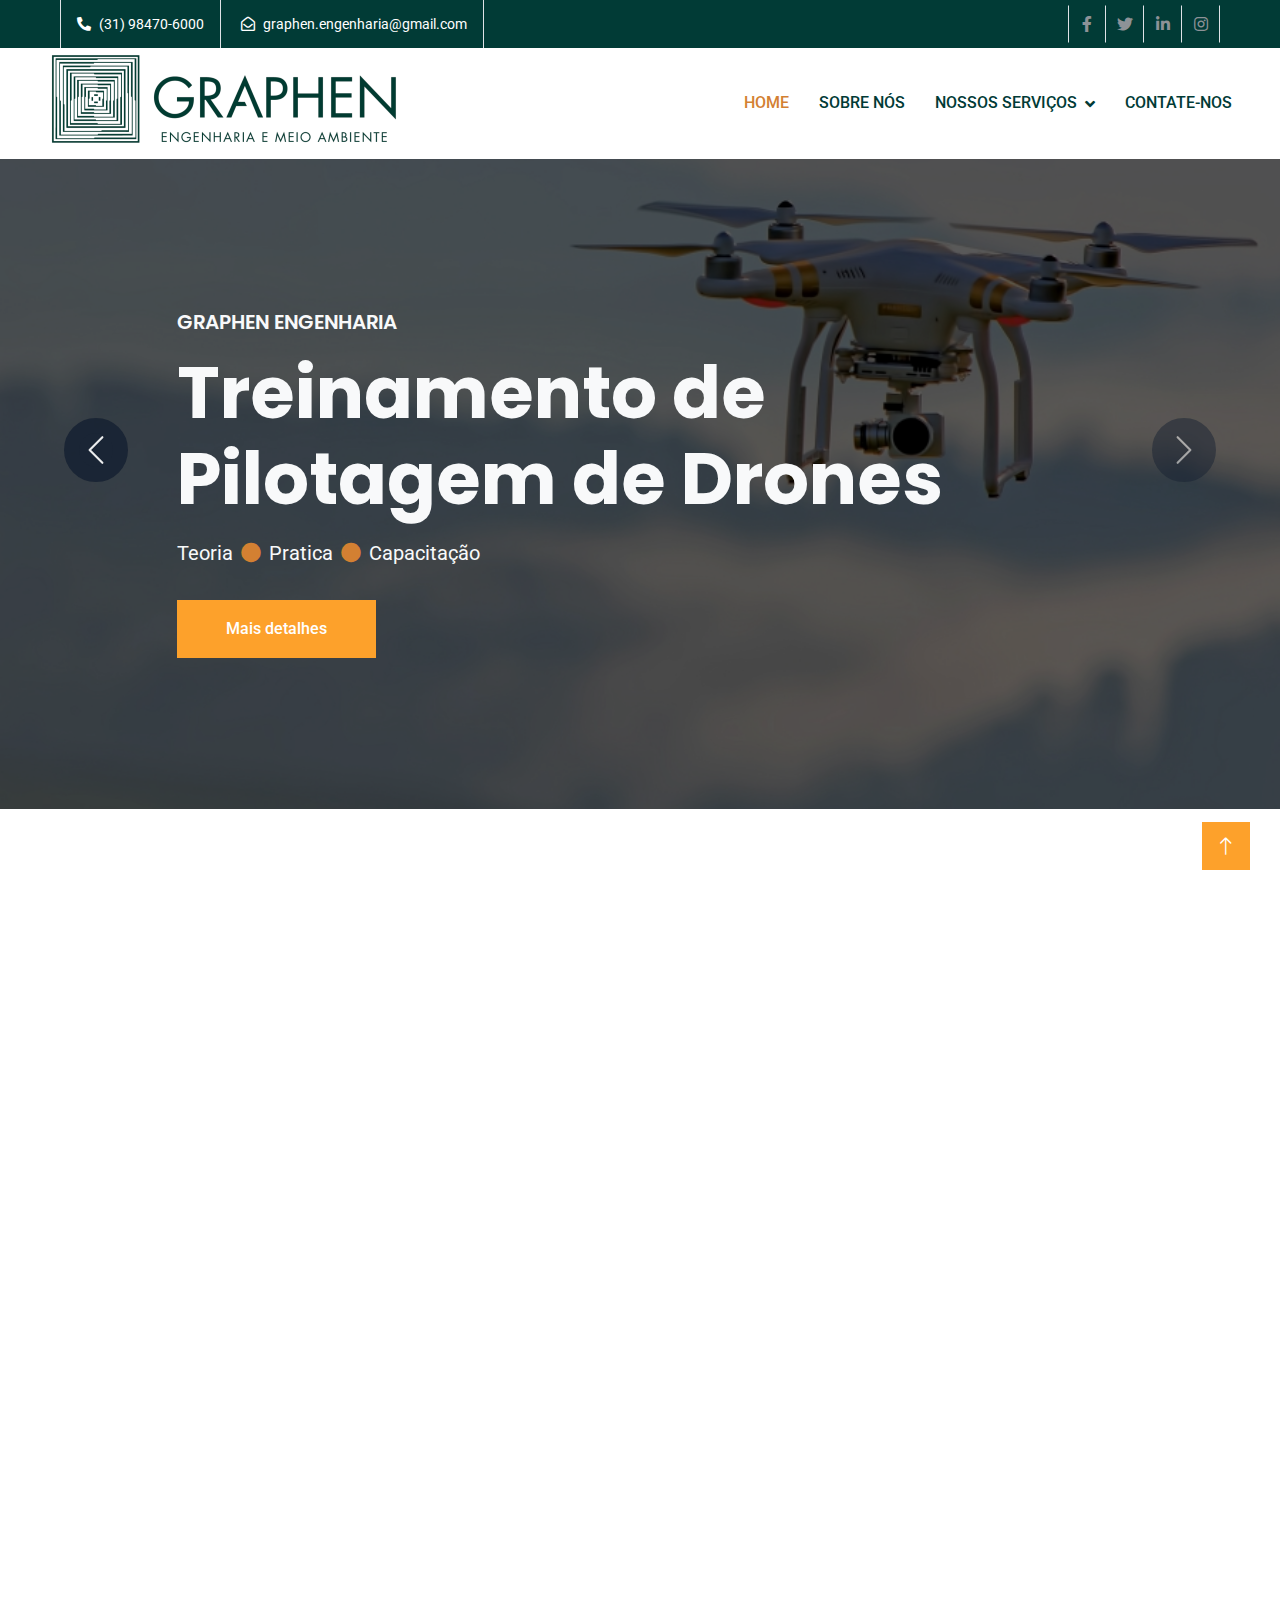
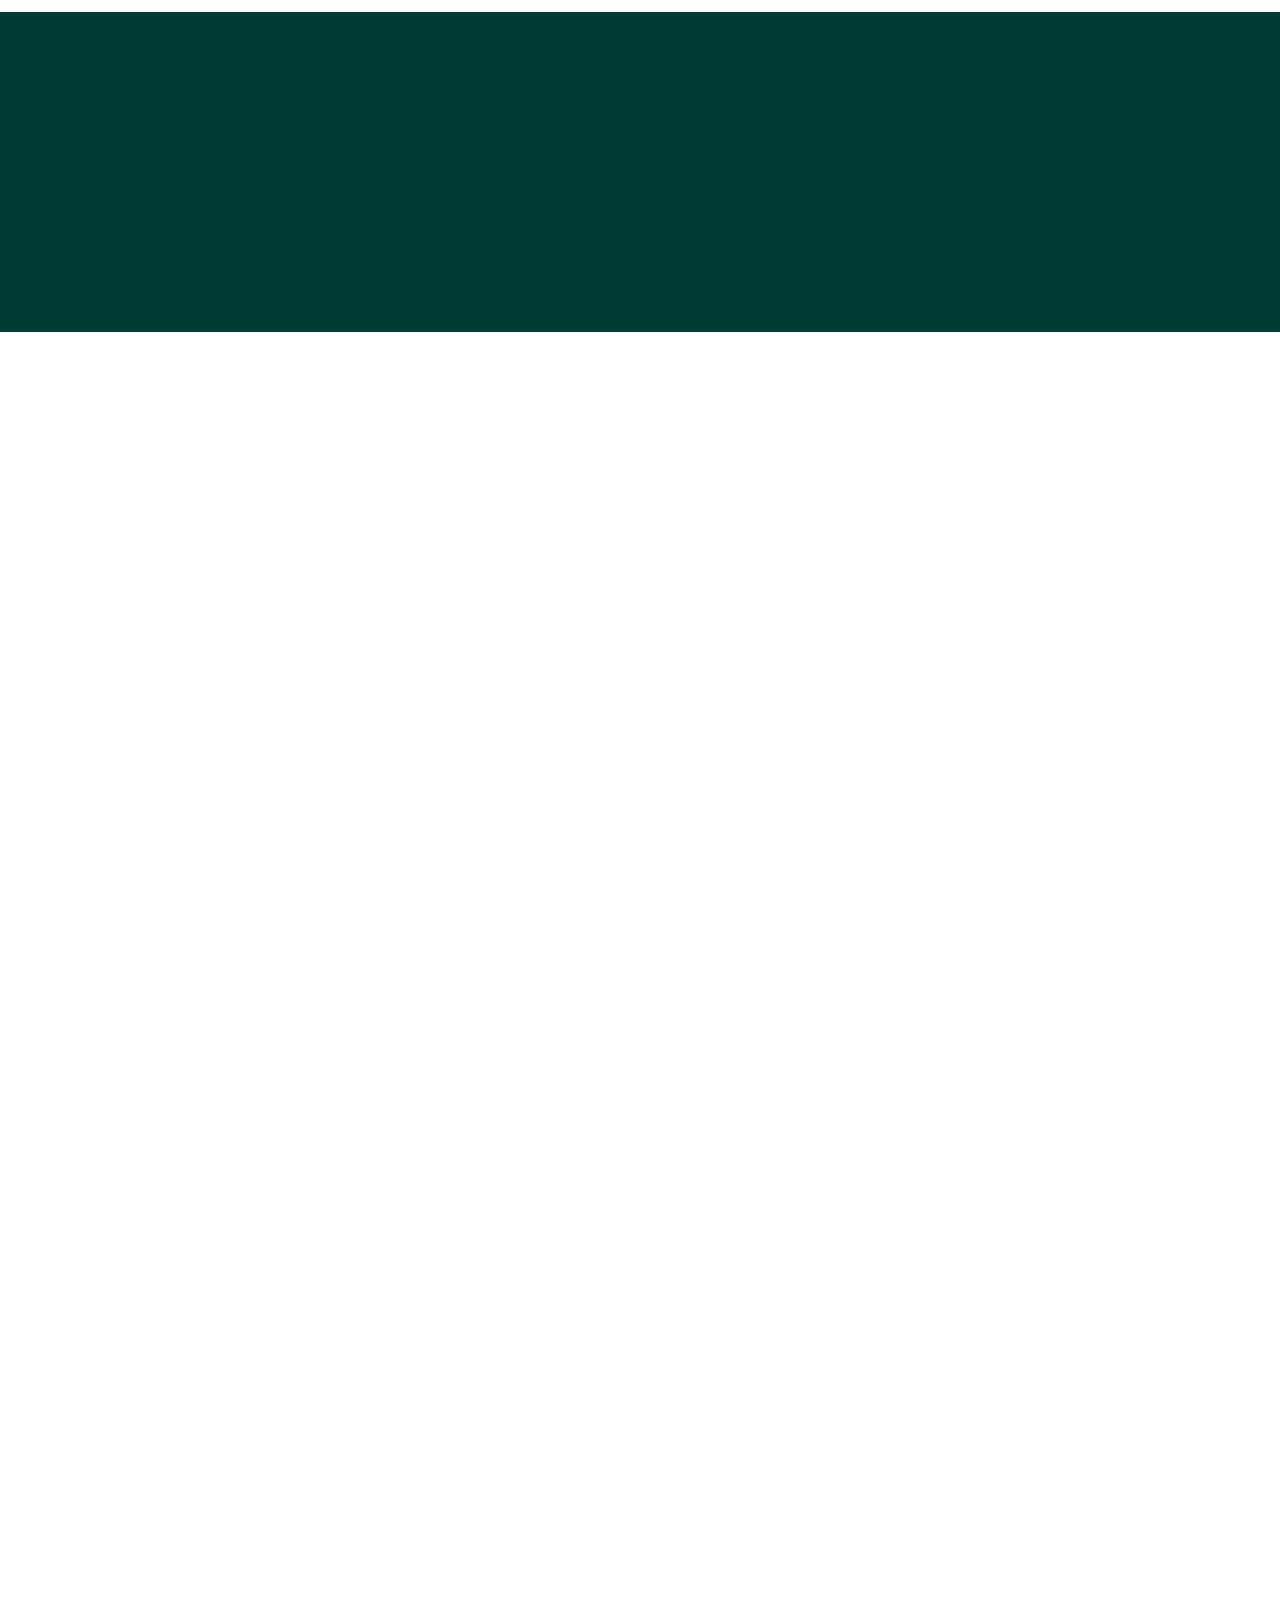
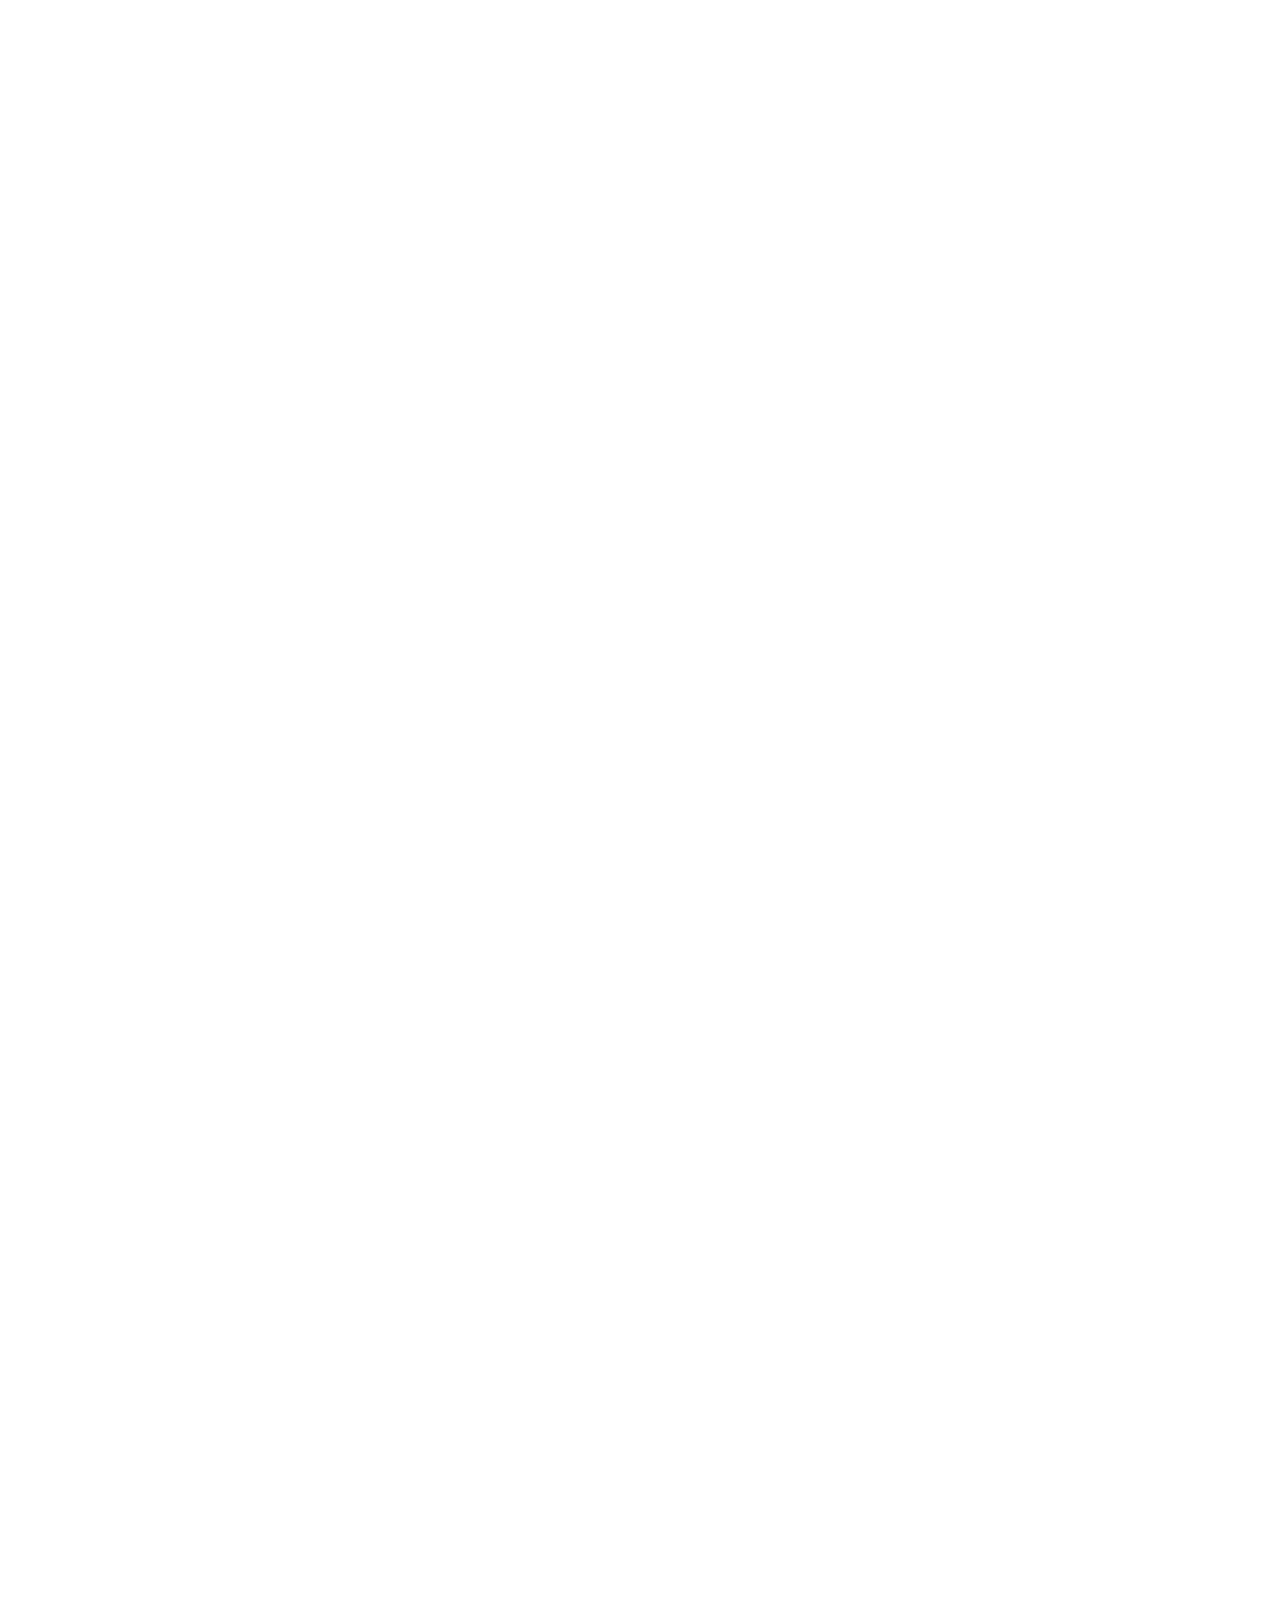
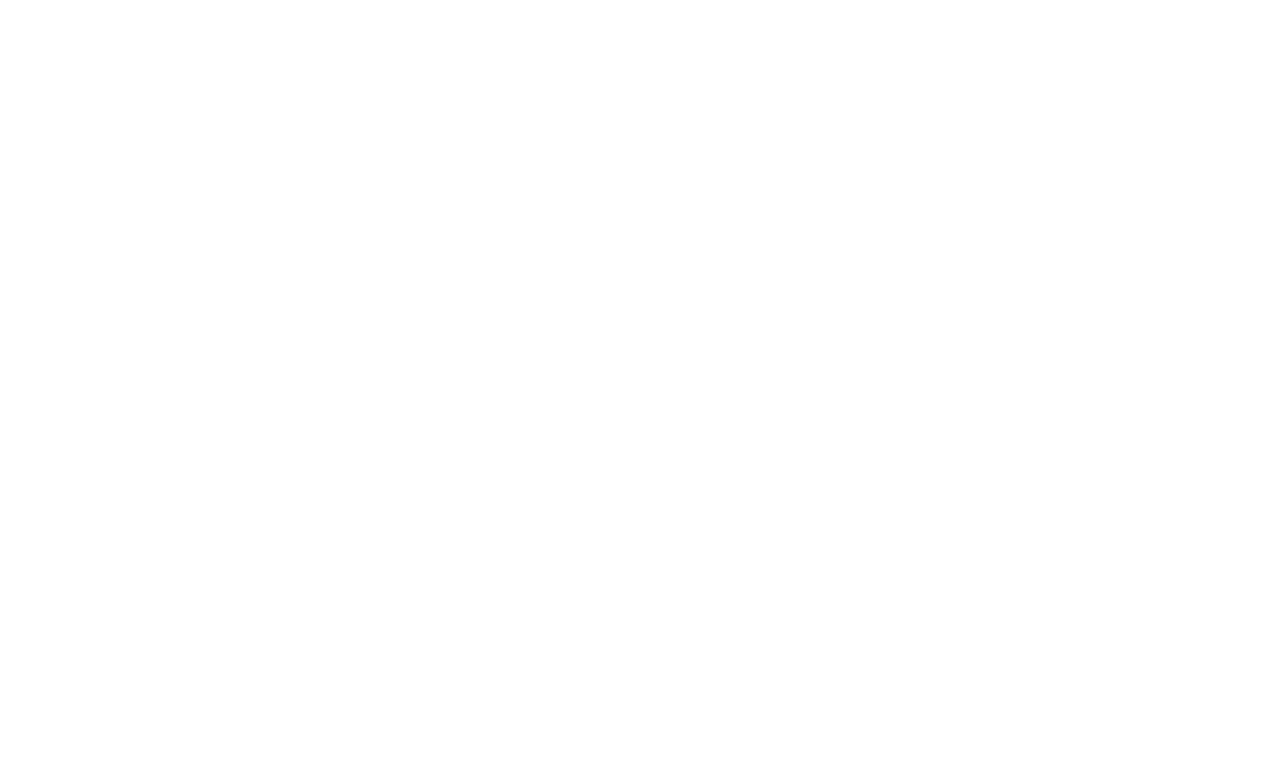
==== index.html @ f0e50ab7 "first commit" ====
<!DOCTYPE html>
<html lang="pt-br">

<head>
    <meta charset="utf-8">
    <title>Graphen - Engenharia e Meio Ambiente</title>
    <meta content="width=device-width, initial-scale=1.0" name="viewport">
    <meta content="topografia de precisão, georreferenciamento de terrenos, licenciamento ambiental eficiente, levantamento topográfico detalhado, mapeamento aéreo com drones, análise de solos e vegetação, consultoria em geotecnologia, monitoramento ambiental com drones, planejamento urbano sustentável, regularização fundiária e ambiental" name="keywords">
    <meta content="A Graphen oferece soluções avançadas em topografia, georreferenciamento e licenciamento ambiental, utilizando tecnologia de ponta para atender às suas necessidades." name="description">

    <!-- Favicon -->
    <link href="img/favicon.png" rel="icon">

    <!-- Google Web Fonts -->
    <link rel="preconnect" href="https://fonts.googleapis.com">
    <link rel="preconnect" href="https://fonts.gstatic.com" crossorigin>
    <link href="https://fonts.googleapis.com/css2?family=Roboto:wght@400;500&family=Poppins:wght@600;700&display=swap" rel="stylesheet"> 

    <!-- Icon Font Stylesheet -->
    <link href="https://cdnjs.cloudflare.com/ajax/libs/font-awesome/5.10.0/css/all.min.css" rel="stylesheet">
    <link href="https://cdn.jsdelivr.net/npm/bootstrap-icons@1.4.1/font/bootstrap-icons.css" rel="stylesheet">

    <!-- Libraries Stylesheet -->
    <link href="lib/animate/animate.min.css" rel="stylesheet">
    <link href="lib/owlcarousel/assets/owl.carousel.min.css" rel="stylesheet">

    <!-- Customized Bootstrap Stylesheet -->
    <link href="css/bootstrap.min.css" rel="stylesheet">

    <!-- Template Stylesheet -->
    <link href="css/style.css" rel="stylesheet">
</head>

<body>
    <!-- Spinner Start -->
    <div id="spinner" class="show bg-white position-fixed translate-middle w-100 vh-100 top-50 start-50 d-flex align-items-center justify-content-center">
        <div class="spinner-grow text-primary" role="status"></div>
    </div>
    <!-- Spinner End -->


    <!-- Topbar Start -->
    <div class="container-fluid">
        <div class="row gx-0 d-none d-lg-flex">
            <div class="col-lg-7 px-5 text-start">
                <div class="h-100 d-inline-flex align-items-center border-start border-end px-3">
                    <small class="fa fa-phone-alt me-2"></small>
                    <small>(31) 98470-6000</small>
                </div>
                <div class="h-100 d-inline-flex align-items-center border-end px-3">
                    <small class="far fa-envelope-open me-2"></small>
                    <small>graphen.engenharia@gmail.com</small>
                </div>
                <div class="h-100 d-inline-flex align-items-center border-end px-3">
                    <small class="far fa-clock me-2"></small>
                    <small>Seg - Sex : 09 AM - 18 PM</small>
                </div>
            </div>
            <div class="col-lg-5 px-5 text-end">
                <div class="h-100 d-inline-flex align-items-center">
                    <a class="btn btn-square border-end border-start" href=""><i class="fab fa-facebook-f"></i></a>
                    <a class="btn btn-square border-end" href=""><i class="fab fa-twitter"></i></a>
                    <a class="btn btn-square border-end" href=""><i class="fab fa-linkedin-in"></i></a>
                    <a class="btn btn-square border-end" href=""><i class="fab fa-instagram"></i></a>
                </div>
            </div>
        </div>
    </div>
    <!-- Topbar End -->


    <!-- Navbar Start -->
    <nav class="navbar navbar-expand-lg bg-white navbar-light sticky-top px-4 px-lg-5 py-lg-0">
        <a href="index.html" class="navbar-brand d-flex align-items-center">
            <h1 class="logo"><img src="img/logo.png" alt="Logo"></h1>
        </a>
        <button type="button" class="navbar-toggler" data-bs-toggle="collapse" data-bs-target="#navbarCollapse">
            <span class="navbar-toggler-icon"></span>
        </button>
        <div class="collapse navbar-collapse" id="navbarCollapse">
            <div class="navbar-nav ms-auto py-3 py-lg-0">
                <a href="index.html" class="nav-item nav-link active">Home</a>
                <a href="sobre.html" class="nav-item nav-link">Sobre Nós</a>
                <div class="nav-item dropdown">
                    <a href="serviços.html" class="nav-link dropdown-toggle" data-bs-toggle="dropdown">Nossos Serviços</a>
                    <div class="dropdown-menu bg-light m-0">
                        <a href="treinamento-de-pilotagem.html" class="dropdown-item">Treinamento de Pilotagem</a>
                        <a href="mapeamento-aereo-topografia.html" class="dropdown-item">Mapeamento Áereo e Topografia</a>
                        <a href="acompanhamento-de-obras.html" class="dropdown-item">Acompanhamento de Obra</a>
                        <a href="inspecoes-industriais-e-de-infraestrutura.html" class="dropdown-item">Inspeções Industriais e de Infraestrutura</a>
                        <a href="agricultura-de-precisao.html" class="dropdown-item">Agricultura de Precisão</a>
                        <a href="georreferenciamento.html" class="dropdown-item">Georrefenciamento</a>
                        <a href="404.html" class="dropdown-item">404 Page</a>
                    </div>
                </div>
                <a href="contact.html" class="nav-item nav-link">Contate-nos</a>
            </div>
        </div>
    </nav>
    <!-- Navbar End -->


    <!-- Carousel Start -->
    <div class="container-fluid p-0 mb-5 wow fadeIn" data-wow-delay="0.1s">
        <div id="header-carousel" class="carousel slide" data-bs-ride="carousel">
            <div class="carousel-inner">
                <div class="carousel-item active">
                    <img class="w-100" src="img/carrossel-1.jpg" alt="Image">
                    <div class="carousel-caption">
                        <div class="container">
                            <div class="row justify-content-center">
                                <div class="col-12 col-lg-10">
                                    <h5 class="text-light text-uppercase mb-3 animated slideInDown">Graphen Engenharia</h5>
                                    <h1 class="display-2 text-light mb-3 animated slideInDown">Treinamento de Pilotagem de Drones</h1>
                                    <ol class="breadcrumb mb-4 pb-2">
                                        <li class="breadcrumb-item fs-5 text-light">Teoria</li>
                                        <li class="breadcrumb-item fs-5 text-light">Pratica</li>
                                        <li class="breadcrumb-item fs-5 text-light">Capacitação</li>
                                    </ol>
                                    <a href="treinamento-de-pilotagem.html" class="btn btn-primary py-3 px-5">Mais detalhes</a>
                                </div>
                            </div>
                        </div>
                    </div>
                </div>
                <div class="carousel-item">
                    <img class="w-100" src="img/carrossel-3.jpg" alt="Image">
                    <div class="carousel-caption">
                        <div class="container">
                            <div class="row justify-content-center">
                                <div class="col-12 col-lg-10">
                                    <h5 class="text-light text-uppercase mb-3 animated slideInDown">Graphen Engenharia</h5>
                                    <h1 class="display-2 text-light mb-3 animated slideInDown">Mapeamento Aéreo e Topografia</h1>
                                    <ol class="breadcrumb mb-4 pb-2">
                                        <li class="breadcrumb-item fs-5 text-light">Georrefenciamento</li>
                                        <li class="breadcrumb-item fs-5 text-light">Modelagem 3D</li>
                                        <li class="breadcrumb-item fs-5 text-light">Monitoramento</li>
                                    </ol>
                                    <a href="mapeamento-aereo-topografia.html" class="btn btn-primary py-3 px-5">Mais detalhes</a>
                                </div>
                            </div>
                        </div>
                    </div>
                </div>
            </div>

        </div>
            <button class="carousel-control-prev" type="button" data-bs-target="#header-carousel"
                data-bs-slide="prev">
                <span class="carousel-control-prev-icon" aria-hidden="true"></span>
                <span class="visually-hidden">Anterior</span>
            </button>
            <button class="carousel-control-next" type="button" data-bs-target="#header-carousel"
                data-bs-slide="next">
                <span class="carousel-control-next-icon" aria-hidden="true"></span>
                <span class="visually-hidden">Próximo</span>
            </button>
        </div>
    </div>
    <!-- Carousel End -->


    <!-- About Start -->
    <div class="container-xxl py-5">
        <div class="container">
            <div class="row g-5">
                <div class="col-lg-6 wow fadeInUp" data-wow-delay="0.1s">
                    <div class="position-relative overflow-hidden ps-5 pt-5 h-100" style="min-height: 400px;">
                        <img class="position-absolute w-100 h-100" src="img/sobre.jpg" alt="" style="object-fit: cover;">
                        <div class="position-absolute top-0 start-0 bg-white pe-3 pb-3" style="width: 200px; height: 200px;">
                            <div class="d-flex flex-column justify-content-center text-center bg-primary h-100 p-3">
                                <h4 class="text-white">Conheça a</h4>
                                <h2 class="text-white mb-0">GRAPHEN</h2>
                                <h4 class="text-white mb-0">ENGENHARIA</h4>
                            </div>
                        </div>
                    </div>
                </div>
                <div class="col-lg-6 wow fadeInUp" data-wow-delay="0.5s">
                    <div class="h-100">
                        <div class="border-start border-5 border-primary ps-4 mb-5">
                            <h6 class="text-body text-uppercase mb-2">Sobre Nós</h6>
                            <h1 class="display-6 mb-0">Inovação e Precisão em Mapeamento com Drones</h1>
                        </div>
                        <p>A <b>Graphen</b> nasceu da visão do geólogo especialista <b>Diogo Santos</b>, que identificou a crescente demanda por <b>serviços de topografia e licenciamento ambiental personalizados.</b> Nossa missão é oferecer <b>soluções precisas e eficientes, aliando tecnologia de ponta e uma equipe altamente qualificada</b> para atender às suas necessidades com agilidade e excelência.</p>
                        <p class="mb-4">Utilizamos os <b>melhores equipamentos de medição</b> e as mais modernas tecnologias para garantir <b>resultados precisos e confiáveis.</b> Nossos serviços incluem <b>planejamento, levantamento topográfico, licenciamento ambiental, análise de solos e georreferenciamento,</b> além de suporte completo em processos burocráticos, como <b>emissão de CCIR, CAR e regularização em cartórios.</b></p>
                        <div class="border-top mt-4 pt-4">
                            <div class="row g-4">
                                <div class="col-sm-4 d-flex wow fadeIn" data-wow-delay="0.1s">
                                    <i class="fa fa-check fa-2x text-primary flex-shrink-0 me-3"></i>
                                    <h6 class="mb-0">Equipe Qualificada</h6>
                                </div>
                                <div class="col-sm-4 d-flex wow fadeIn" data-wow-delay="0.3s">
                                    <i class="fa fa-check fa-2x text-primary flex-shrink-0 me-3"></i>
                                    <h6 class="mb-0">Materiais de Qualidade</h6>
                                </div>
                                <div class="col-sm-4 d-flex wow fadeIn" data-wow-delay="0.5s">
                                    <i class="fa fa-check fa-2x text-primary flex-shrink-0 me-3"></i>
                                    <h6 class="mb-0">Licenciamento Ambiental</h6>
                                </div>
                            </div>
                        </div>
                    </div>
                </div>
            </div>
        </div>
    </div>
    <!-- About End -->


    <!-- Facts Start -->
    <div class="container-fluid my-5 p-0">
        <div class="row g-0">
            <div class="col-xl-3 col-sm-6 wow fadeIn" data-wow-delay="0.1s">
                <div class="position-relative">
                    <img class="img-fluid w-100" src="img/construção.jpg" alt="">
                    <div class="facts-overlay">
                        <h1 class="display-1">01</h1>
                        <h4 class="text-white mb-3">Construção</h4>
                        <p class="text-white">Monitoramento aéreo preciso para gestão, segurança e progresso de obras em tempo real.</p>
                        <a class="text-white small" href="acompanhamento-de-obras.html">Saber Mais<i class="fa fa-arrow-right ms-3"></i></a>
                    </div>
                </div>
            </div>
            <div class="col-xl-3 col-sm-6 wow fadeIn" data-wow-delay="0.3s">
                <div class="position-relative">
                    <img class="img-fluid w-100" src="img/lavoura.jpg" alt="">
                    <div class="facts-overlay">
                        <h1 class="display-1">02</h1>
                        <h4 class="text-white mb-3">Agronegócio</h4>
                        <p class="text-white">Mapeamento e análise de lavouras com drones para aumentar a produtividade e eficiência.</p>
                        <a class="text-white small" href="agricultura-de-precisao.html">Saber Mais<i class="fa fa-arrow-right ms-3"></i></a>
                    </div>
                </div>
            </div>
            <div class="col-xl-3 col-sm-6 wow fadeIn" data-wow-delay="0.5s">
                <div class="position-relative">
                    <img class="img-fluid w-100" src="img/industria.jpg" alt="">
                    <div class="facts-overlay">
                        <h1 class="display-1">03</h1>
                        <h4 class="text-white mb-3">Indústria e Mineiração</h4>
                        <p class="text-white">Inspeção aérea detalhada para segurança, mapeamento e otimização operacional.</p>
                        <a class="text-white small" href="inspecoes-industriais-e-de-infraestrutura.html">Saber Mais<i class="fa fa-arrow-right ms-3"></i></a>
                    </div>
                </div>
            </div>
            <div class="col-xl-3 col-sm-6 wow fadeIn" data-wow-delay="0.7s">
                <div class="position-relative">
                    <img class="img-fluid w-100" src="img/curso.jpg" alt="">
                    <div class="facts-overlay">
                        <h1 class="display-1">04</h1>
                        <h4 class="text-white mb-3">Curso de Pilotagem</h4>
                        <p class="text-white">Capacitação completa em drones com teoria, prática e simulações para diversas áreas.</p>
                        <a class="text-white small" href="treinamento-de-pilotagem.html">Saber Mais<i class="fa fa-arrow-right ms-3"></i></a>
                    </div>
                </div>
            </div>
        </div>
    </div>
    <!-- Facts End -->


    <!-- Features Start -->
    <div class="container-xxl py-5">
        <div class="container">
            <div class="row g-5">
                <div class="col-lg-6 wow fadeInUp" data-wow-delay="0.1s">
                    <div class="border-start border-5 border-primary ps-4 mb-5">
                        <h6 class="text-body text-uppercase mb-2">Descubra:</h6>
                        <h1 class="display-6 mb-0">Por que escolher a Graphen?</h1>
                    </div>
                    <p class="mb-5">Na Graphen, unimos tecnologia de ponta, precisão e eficiência para entregar soluções personalizadas em topografia, georreferenciamento e licenciamento ambiental. Nossa equipe altamente qualificada garante agilidade nos processos, redução de custos e conformidade legal, simplificando cada etapa do seu projeto. Confie em quem transforma desafios em resultados!</p>
                    <div class="row gy-5 gx-4">
                        <div class="col-sm-6 wow fadeIn" data-wow-delay="0.1s">
                            <div class="d-flex align-items-center mb-3">
                                <i class="fa fa-check fa-2x text-primary flex-shrink-0 me-3"></i>
                                <h6 class="mb-0">Precisão e Tecnologia:</h6>
                            </div>
                            <span>Obtenha resultados confiáveis com nossos equipamentos de ponta.</span>
                        </div>
                        <div class="col-sm-6 wow fadeIn" data-wow-delay="0.2s">
                            <div class="d-flex align-items-center mb-3">
                                <i class="fa fa-check fa-2x text-primary flex-shrink-0 me-3"></i>
                                <h6 class="mb-0">Agilidade e Eficiência:</h6>
                            </div>
                            <span>Reduza prazos e otimize processos com nossa expertise. Fale com um especialista!</span>
                        </div>
                        <div class="col-sm-6 wow fadeIn" data-wow-delay="0.3s">
                            <div class="d-flex align-items-center mb-3">
                                <i class="fa fa-check fa-2x text-primary flex-shrink-0 me-3"></i>
                                <h6 class="mb-0">Regularização Simplificada:</h6>
                            </div>
                            <span>Facilitamos toda a burocracia para você. Entre em contato agora!</span>
                        </div>
                        <div class="col-sm-6 wow fadeIn" data-wow-delay="0.4s">
                            <div class="d-flex align-items-center mb-3">
                                <i class="fa fa-check fa-2x text-primary flex-shrink-0 me-3"></i>
                                <h6 class="mb-0">Soluções Personalizadas:</h6>
                            </div>
                            <span>Atendemos sua demanda com qualidade e inovação. Garanta seu projeto conosco!</span>
                        </div>
                    </div>
                </div>
                <div class="col-lg-6 wow fadeInUp" data-wow-delay="0.5s">
                    <div class="position-relative overflow-hidden ps-5 pt-5 h-100" style="min-height: 400px;">
                        <img class="position-absolute w-100 h-100" src="img/feature.jpg" alt="" style="object-fit: cover;">
                        <div class="position-absolute top-0 start-0 bg-white pe-3 pb-3" style="width: 200px; height: 200px;">
                            <div class="d-flex flex-column justify-content-center text-center bg-primary h-100 p-3">
                                <h4 class="text-white">Conheça a</h4>
                                <h2 class="text-white mb-0">GRAPHEN</h2>
                                <h4 class="text-white mb-0">ENGENHARIA</h4>
                            </div>
                        </div>
                    </div>
                </div>
            </div>
        </div>
    </div>
    <!-- Features End -->


    <!-- Service Start -->
    <div class="container-xxl py-5">
        <div class="container">
            <div class="row g-5 align-items-end mb-5">
                <div class="col-lg-6 wow fadeInUp" data-wow-delay="0.1s">
                    <div class="border-start border-5 border-primary ps-4">
                        <h6 class="text-body text-uppercase mb-2">Nossos Serviços</h6>
                        <h1 class="display-6 mb-0">Conheça as Soluções Inovadoras da Graphen</h1>
                    </div>
                </div>
                <div class="col-lg-6 text-lg-end wow fadeInUp" data-wow-delay="0.3s">
                    <a class="btn btn-primary py-3 px-5" href="">Mais serviços</a>
                </div>
            </div>
            <div class="row g-4 justify-content-center">
                <div class="col-lg-4 col-md-6 wow fadeInUp" data-wow-delay="0.1s">
                    <div class="service-item bg-light overflow-hidden h-100">
                        <img class="img-fluid" src="img/cursodrone1.jpg" alt="">
                        <div class="service-text position-relative text-center h-100 p-4">
                            <h5 class="mb-3">Treinamento de Pilotagem de Drones</h5>
                            <p>Curso de pilotagem, capacitação e simulações para drones.</p>
                            <a class="small" href="treinamento-de-pilotagem.html">Saber Mais<i class="fa fa-arrow-right ms-3"></i></a>
                        </div>
                    </div>
                </div>
                <div class="col-lg-4 col-md-6 wow fadeInUp" data-wow-delay="0.3s">
                    <div class="service-item bg-light overflow-hidden h-100">
                        <img class="img-fluid" src="img/serviço1.jpg" alt="">
                        <div class="service-text position-relative text-center h-100 p-4">
                            <h5 class="mb-3">Mapeamento Aéreo e Topografia</h5>
                            <p>Levantamento, modelagem 3D, monitoramento e avaliação de terrenos.</p>
                            <a class="small" href="mapeamento-aereo-topografia.html">Saber Mais<i class="fa fa-arrow-right ms-3"></i></a>
                        </div>
                    </div>
                </div>
                <div class="col-lg-4 col-md-6 wow fadeInUp" data-wow-delay="0.5s">
                    <div class="service-item bg-light overflow-hidden h-100">
                        <img class="img-fluid" src="img/serviço2.jpg" alt="">
                        <div class="service-text position-relative text-center h-100 p-4">
                            <h5 class="mb-3">Acompanhamento de Obras</h5>
                            <p>Inspeção aérea da obra e identificação de problemas estruturais.</p>
                            <a class="small" href="acompanhamento-de-obras.html">Saber Mais<i class="fa fa-arrow-right ms-3"></i></a>
                        </div>
                    </div>
                </div>
                <div class="col-lg-4 col-md-6 wow fadeInUp" data-wow-delay="0.1s">
                    <div class="service-item bg-light overflow-hidden h-100">
                        <img class="img-fluid" src="img/serviço3.jpg" alt="">
                        <div class="service-text position-relative text-center h-100 p-4">
                            <h5 class="mb-3">Inspeções Industriais e de Infraestrutura</h5>
                            <p>Inspeção de estruturas e monitoramento de áreas de difícil acesso.</p>
                            <a class="small" href="inspecoes-industriais-e-de-infraestrutura.html">Saber Mais<i class="fa fa-arrow-right ms-3"></i></a>
                        </div>
                    </div>
                </div>
                <div class="col-lg-4 col-md-6 wow fadeInUp" data-wow-delay="0.3s">
                    <div class="service-item bg-light overflow-hidden h-100">
                        <img class="img-fluid" src="img/serviço4.jpg" alt="">
                        <div class="service-text position-relative text-center h-100 p-4">
                            <h5 class="mb-3">Agricultura de Precisão</h5>
                            <p>Mapeamento de plantio, análise de vegetação e monitoramento de cultivo.</p>
                            <a class="small" href="agricultura-de-precisao.html">Saber Mais<i class="fa fa-arrow-right ms-3"></i></a>
                        </div>
                    </div>
                </div>
                <div class="col-lg-4 col-md-6 wow fadeInUp" data-wow-delay="0.5s">
                    <div class="service-item bg-light overflow-hidden h-100">
                        <img class="img-fluid" src="img/serviço5.jpg" alt="">
                        <div class="service-text position-relative text-center h-100 p-4">
                            <h5 class="mb-3">Georreferenciamento</h5>
                            <p>Georreferenciamento para análise e gestão de dados geográficos.</p>
                            <a class="small" href="georreferenciamento.html">Saber Mais<i class="fa fa-arrow-right ms-3"></i></a>
                        </div>
                    </div>
                </div>
            </div>
        </div>
    </div>
    <!-- Service End -->


    <!-- Appointment Start -->
    <div class="container-fluid appointment my-5 py-5 wow fadeIn" data-wow-delay="0.1s">
        <div class="container py-5">
            <div class="row g-5">
                <div class="col-lg-5 col-md-6 wow fadeIn" data-wow-delay="0.3s">
                    <div class="border-start border-5 border-primary ps-4 mb-5">
                        <h6 class="text-white text-uppercase mb-2">CONTATE-NOS!</h6>
                        <h1 class="display-6 text-white mb-0">Viabilize o seu projeto com a Graphen!</h1>
                    </div>
                    <p class="text-white mb-0">Entre em contato com a Graphen e descubra como nossas soluções inovadoras podem otimizar seus projetos de topografia, georreferenciamento e licenciamento ambiental. Fale com nossos especialistas e inicie seu projeto hoje mesmo!</p>
                </div>
                <div class="col-lg-7 col-md-6 wow fadeIn" data-wow-delay="0.5s">
                    <form>
                        <div class="row g-3">
                            <div class="col-sm-6">
                                <div class="form-floating">
                                    <input type="text" class="form-control bg-dark border-0" id="gname" placeholder="Gurdian Name">
                                    <label for="gname">Seu nome</label>
                                </div>
                            </div>
                            <div class="col-sm-6">
                                <div class="form-floating">
                                    <input type="email" class="form-control bg-dark border-0" id="gmail" placeholder="Gurdian Email">
                                    <label for="gmail">Seu Email</label>
                                </div>
                            </div>
                            <div class="col-sm-6">
                                <div class="form-floating">
                                    <input type="text" class="form-control bg-dark border-0" id="cname" placeholder="Child Name">
                                    <label for="cname">Seu Telefone</label>
                                </div>
                            </div>
                            <div class="col-sm-6">
                                <div class="form-floating">
                                    <input type="text" class="form-control bg-dark border-0" id="cage" placeholder="Child Age">
                                    <label for="cage">Tipo do Serviço</label>
                                </div>
                            </div>
                            <div class="col-12">
                                <div class="form-floating">
                                    <textarea class="form-control bg-dark border-0" placeholder="Leave a message here" id="message" style="height: 100px"></textarea>
                                    <label for="message">Mensagem</label>
                                </div>
                            </div>
                            <div class="col-12">
                                <button class="btn btn-primary w-100 py-3" type="submit">Enviar Solicitação</button>
                            </div>
                        </div>
                    </form>
                </div>
            </div>
        </div>
    </div>
    <!-- Appointment End -->


    


    <!-- Testimonial Start -->
    <div class="container-xxl py-5">
        <div class="container">
            <div class="row g-5">
                <div class="col-lg-5 wow fadeInUp" data-wow-delay="0.1s">
                    <div class="border-start border-5 border-primary ps-4 mb-5">
                        <h6 class="text-body text-uppercase mb-2">Nossos clientes</h6>
                        <h1 class="display-6 mb-0">Clientes satisfeitos com a Graphen</h1>
                    </div>
                    <p class="mb-4">Confira as opiniões e experiências de clientes que já confiaram em nossos serviços e descobriram a qualidade e eficiência das soluções oferecidas pela Graphen.</p>
                    <div class="row g-4">
                        <div class="col-sm-6">
                            <div class="d-flex align-items-center mb-2">
                                <i class="fa fa-users fa-2x text-primary flex-shrink-0"></i>
                                <h1 class="ms-3 mb-0">10+</h1>
                            </div>
                            <h5 class="mb-0">Clientes Felizes</h5>
                        </div>
                        <div class="col-sm-6">
                            <div class="d-flex align-items-center mb-2">
                                <i class="fa fa-check fa-2x text-primary flex-shrink-0"></i>
                                <h1 class="ms-3 mb-0">10+</h1>
                            </div>
                            <h5 class="mb-0">Projetos Concluídos</h5>
                        </div>
                    </div>
                </div>
                <div class="col-lg-7 wow fadeInUp" data-wow-delay="0.5s">
                    <div class="owl-carousel testimonial-carousel">
                        <div class="testimonial-item">
                            <img class="img-fluid mb-4" src="img/depoimento2.jpg" alt="">
                            <p class="fs-5">A Graphen superou nossas expectativas com a precisão e agilidade no levantamento topográfico. O uso de tecnologia de ponta fez toda a diferença no andamento do nosso projeto. Recomendo fortemente!</p>
                            <div class="bg-primary mb-3" style="width: 60px; height: 5px"></div>
                            <h5>Carlos Oliveira</h5>
                            <span>Engenheiro Civil</span>
                        </div>
                        <div class="testimonial-item">
                            <img class="img-fluid mb-4" src="img/depoimento1.jpg" alt="">
                            <p class="fs-5">A Graphen nos ajudou a otimizar o uso de insumos nas nossas lavouras através do mapeamento aéreo. O trabalho foi impecável e trouxe resultados rápidos e eficazes para o nosso negócio.</p>
                            <div class="bg-primary mb-3" style="width: 60px; height: 5px"></div>
                            <h5>Mariana Souza</h5>
                            <span>Gerente de Projetos Agrícolas</span>
                        </div>
                    </div>
                </div>
            </div>
        </div>
    </div>
    <!-- Testimonial End -->


    <!-- Footer Start -->
    <div class="container-fluid footer mt-5 pt-5 wow fadeIn" data-wow-delay="0.1s">
        <div class="container py-5">
            <div class="row g-5">
                <div class="col-lg-3 col-md-6">
                    <h1 class="logofooter"><img src="img/logo_footer.png" alt="Logo"></h1>
                    <p>A Graphen é especializada em topografia, georreferenciamento e licenciamento ambiental, oferecendo soluções precisas e eficientes para diversos setores.</p>
                    <div class="d-flex pt-2">
                        <a class="btn btn-square btn-outline-primary me-1" href=""><i class="fab fa-twitter"></i></a>
                        <a class="btn btn-square btn-outline-primary me-1" href=""><i class="fab fa-facebook-f"></i></a>
                        <a class="btn btn-square btn-outline-primary me-1" href=""><i class="fab fa-youtube"></i></a>
                        <a class="btn btn-square btn-outline-primary me-0" href=""><i class="fab fa-linkedin-in"></i></a>
                    </div>
                </div>
                <div class="col-lg-3 col-md-6">
                    <h4 class="text-light mb-4">Contato</h4>
                    <p><i class="fa fa-map-marker-alt me-3"></i>Escritório Comercial</p>
                    <p><i class="fa fa-phone-alt me-3"></i>(31) 98470-6000</p>
                    <p><i class="fa fa-envelope me-3"></i>graphen.engenharia@gmail.com</p>
                </div>
                <div class="col-lg-3 col-md-6">
                    <h4 class="text-light mb-4">Links Rápidos</h4>
                    <a class="btn btn-link" href="">Sobre Nós</a>
                    <a class="btn btn-link" href="">Contate-nos</a>
                    <a class="btn btn-link" href="">Nossos Serviços</a>
                </div>
                <div class="col-lg-3 col-md-6">
                    <h4 class="text-light mb-4">Newsletter</h4>
                    <p>Transforme seus projetos com a Graphen! Soluções precisas em topografia e georreferenciamento.</p>
                    <div class="position-relative mx-auto" style="max-width: 400px;">
                        <input class="form-control bg-transparent w-100 py-3 ps-4 pe-5" type="text" placeholder="Seu Email">
                        <button type="button" class="btn btn-primary py-2 position-absolute top-0 end-0 mt-2 me-2">Enviar</button>
                    </div>
                </div>
            </div>
        </div>
        <div class="container-fluid copyright">
            <div class="container">
                <div class="row">
                    <div class="col-md-6 text-center text-md-start mb-3 mb-md-0">
                        &copy; <a href="#">Graphen - Engenharia e Meio Ambiente</a>. Todos os Direitos Reservados.
                    </div>
                    <div class="col-md-6 text-center text-md-end">
                        Desenvolvido por <a href="https://instagram.com/kimpavanidesigner">Kimberly Pavani</a>
                    </div>
                </div>
            </div>
        </div>
    </div>
    <!-- Footer End -->


    <!-- Back to Top -->
    <a href="#" class="btn btn-lg btn-primary btn-lg-square back-to-top"><i class="bi bi-arrow-up"></i></a>


    <!-- JavaScript Libraries -->
    <script src="https://code.jquery.com/jquery-3.4.1.min.js"></script>
    <script src="https://cdn.jsdelivr.net/npm/bootstrap@5.0.0/dist/js/bootstrap.bundle.min.js"></script>
    <script src="lib/wow/wow.min.js"></script>
    <script src="lib/easing/easing.min.js"></script>
    <script src="lib/waypoints/waypoints.min.js"></script>
    <script src="lib/owlcarousel/owl.carousel.min.js"></script>

    <!-- Template Javascript -->
    <script src="js/main.js"></script>
</body>

</html>
---- css/style.css ----
/********** Template CSS **********/
:root {
    --primary: #d38032;
    --secondary: #013B36;
    --light: #dcdcd7;
    --dark: #182333;
}

.back-to-top {
    position: fixed;
    display: none;
    right: 30px;
    bottom: 30px;
    z-index: 99;
}


/*** Spinner ***/
#spinner {
    opacity: 0;
    visibility: hidden;
    transition: opacity .5s ease-out, visibility 0s linear .5s;
    z-index: 99999;
}

#spinner.show {
    transition: opacity .5s ease-out, visibility 0s linear 0s;
    visibility: visible;
    opacity: 1;
}


/*** Button ***/
.btn {
    font-weight: 500;
    transition: .5s;
}

.btn.btn-primary,
.btn.btn-outline-primary:hover {
    color: #FFFFFF;
}

.btn-square {
    width: 38px;
    height: 38px;
}

.btn-sm-square {
    width: 32px;
    height: 32px;
}

.btn-lg-square {
    width: 48px;
    height: 48px;
}

.btn-square,
.btn-sm-square,
.btn-lg-square {
    padding: 0;
    display: flex;
    align-items: center;
    justify-content: center;
    font-weight: normal;
}


/*** Navbar ***/
.navbar.sticky-top {
    top: -100px;
    transition: .5s;
}

.navbar .navbar-nav .nav-link {
    margin-left: 30px;
    padding: 25px 0;
    color: var(--secondary);
    font-weight: 500;
    text-transform: uppercase;
    outline: none;
}

.navbar .navbar-nav .nav-link:hover,
.navbar .navbar-nav .nav-link.active {
    color: var(--primary);
}

.navbar .dropdown-toggle::after {
    border: none;
    content: "\f107";
    font-family: "Font Awesome 5 Free";
    font-weight: 900;
    vertical-align: middle;
    margin-left: 8px;
}

@media (max-width: 991.98px) {
    .navbar .navbar-nav .nav-link  {
        margin-left: 0;
        padding: 10px 0;
    }

    .navbar .navbar-nav {
        margin-top: 25px;
        border-top: 1px solid #EEEEEE;
    }
}

@media (min-width: 992px) {
    .navbar .nav-item .dropdown-menu {
        display: block;
        border: none;
        margin-top: 0;
        top: 150%;
        right: 0;
        opacity: 0;
        visibility: hidden;
        transition: .5s;
    }

    .navbar .nav-item:hover .dropdown-menu {
        top: 100%;
        visibility: visible;
        transition: .5s;
        opacity: 1;
    }
}


/*** Header ***/
.carousel-caption {
    top: 0;
    left: 0;
    right: 0;
    bottom: 0;
    display: flex;
    align-items: center;
    text-align: start;
    background: rgba(0, 0, 0, .65);
    z-index: 1;
}

.carousel-control-prev,
.carousel-control-next {
    width: 15%;
}

.carousel-control-prev-icon,
.carousel-control-next-icon {
    width: 4rem;
    height: 4rem;
    background-color: var(--dark);
    border: 15px solid var(--dark);
    border-radius: 50px;
}

.carousel-caption .breadcrumb-item+.breadcrumb-item::before {
    content: "\f111";
    font-family: "Font Awesome 5 Free";
    font-weight: 900;
    color: var(--primary);
}

@media (max-width: 768px) {
    #header-carousel .carousel-item {
        position: relative;
        min-height: 450px;
    }
    
    #header-carousel .carousel-item img {
        position: absolute;
        width: 100%;
        height: 100%;
        object-fit: cover;
    }

    .carousel-control-prev-icon,
    .carousel-control-next-icon {
        width: 3rem;
        height: 3rem;
        border-width: 12px;
    }
}

.page-header {
    background: linear-gradient(rgba(0, 0, 0, .65), rgba(0, 0, 0, .65)), url(../img/quemsomos.jpg) center center no-repeat;
    background-size: cover;
}

.page-header .breadcrumb-item+.breadcrumb-item::before {
    color: #999999;
}


/*** Facts ***/
.facts-overlay {
    position: absolute;
    padding: 30px;
    width: 100%;
    height: 100%;
    top: 0;
    left: 0;
    display: flex;
    flex-direction: column;
    justify-content: center;
    background: rgba(0, 0, 0, .65);
}

.facts-overlay h1 {
    font-size: 120px;
    color: transparent;
    -webkit-text-stroke: 2px var(--primary);
}

.facts-overlay a:hover {
    color: var(--primary) !important;
}


/*** Service ***/
.service-text::before {
    position: absolute;
    content: "";
    width: 100%;
    height: 0;
    top: 0;
    left: 0;
    background: var(--primary);
    opacity: 0;
    transition: .5s;
}

.service-item:hover .service-text::before {
    height: 100%;
    opacity: 1;
}

.service-text * {
    position: relative;
    transition: .5s;
    z-index: 1;
}

.service-item:hover .service-text * {
    color: #FFFFFF !important;
}


/*** Appointment ***/
.appointment {
    background: linear-gradient(rgba(0, 0, 0, .65), rgba(0, 0, 0, .65)), url(../img/carousel-2.jpg) center center no-repeat;
    background-size: cover;
}


/*** Team ***/
.team-text {
    position: absolute;
    width: 75%;
    bottom: 30px;
    left: 0;
    transition: .5s;
}

.team-item:hover .team-text {
    width: 100%;
}

.team-text * {
    transition: .5s;
}

.team-item:hover .team-text * {
    letter-spacing: 2px;
}


/*** Testimonial ***/
.testimonial-carousel .owl-item img {
    width: 100px;
    height: 100px;
}

.testimonial-carousel .owl-nav {
    margin-top: 30px;
    display: flex;
    justify-content: start;
}

.testimonial-carousel .owl-nav .owl-prev,
.testimonial-carousel .owl-nav .owl-next {
    margin-right: 15px;
    width: 50px;
    height: 50px;
    display: flex;
    align-items: center;
    justify-content: center;
    color: var(--dark);
    border: 2px solid var(--primary);
    border-radius: 50px;
    font-size: 18px;
    transition: .5s;
}

.testimonial-carousel .owl-nav .owl-prev:hover,
.testimonial-carousel .owl-nav .owl-next:hover {
    color: #FFFFFF;
    background: var(--primary);
}


/*** Footer ***/
.footer {
    color: #999999;
}

.footer .btn.btn-link {
    display: block;
    margin-bottom: 5px;
    padding: 0;
    text-align: left;
    color: #999999;
    font-weight: normal;
    text-transform: capitalize;
    transition: .3s;
}

.footer .btn.btn-link::before {
    position: relative;
    content: "\f105";
    font-family: "Font Awesome 5 Free";
    font-weight: 900;
    color: #999999;
    margin-right: 10px;
}

.footer .btn.btn-link:hover {
    color: var(--light);
    letter-spacing: 1px;
    box-shadow: none;
}

.footer .copyright {
    padding: 25px 0;
    font-size: 15px;
    border-top: 1px solid rgba(256, 256, 256, .1);
}

.footer .copyright a {
    color: var(--light);
}

.footer .copyright a:hover {
    color: var(--primary);
}

.container-fluid{
    background-color: var(--secondary);
    color: #FFF;
}
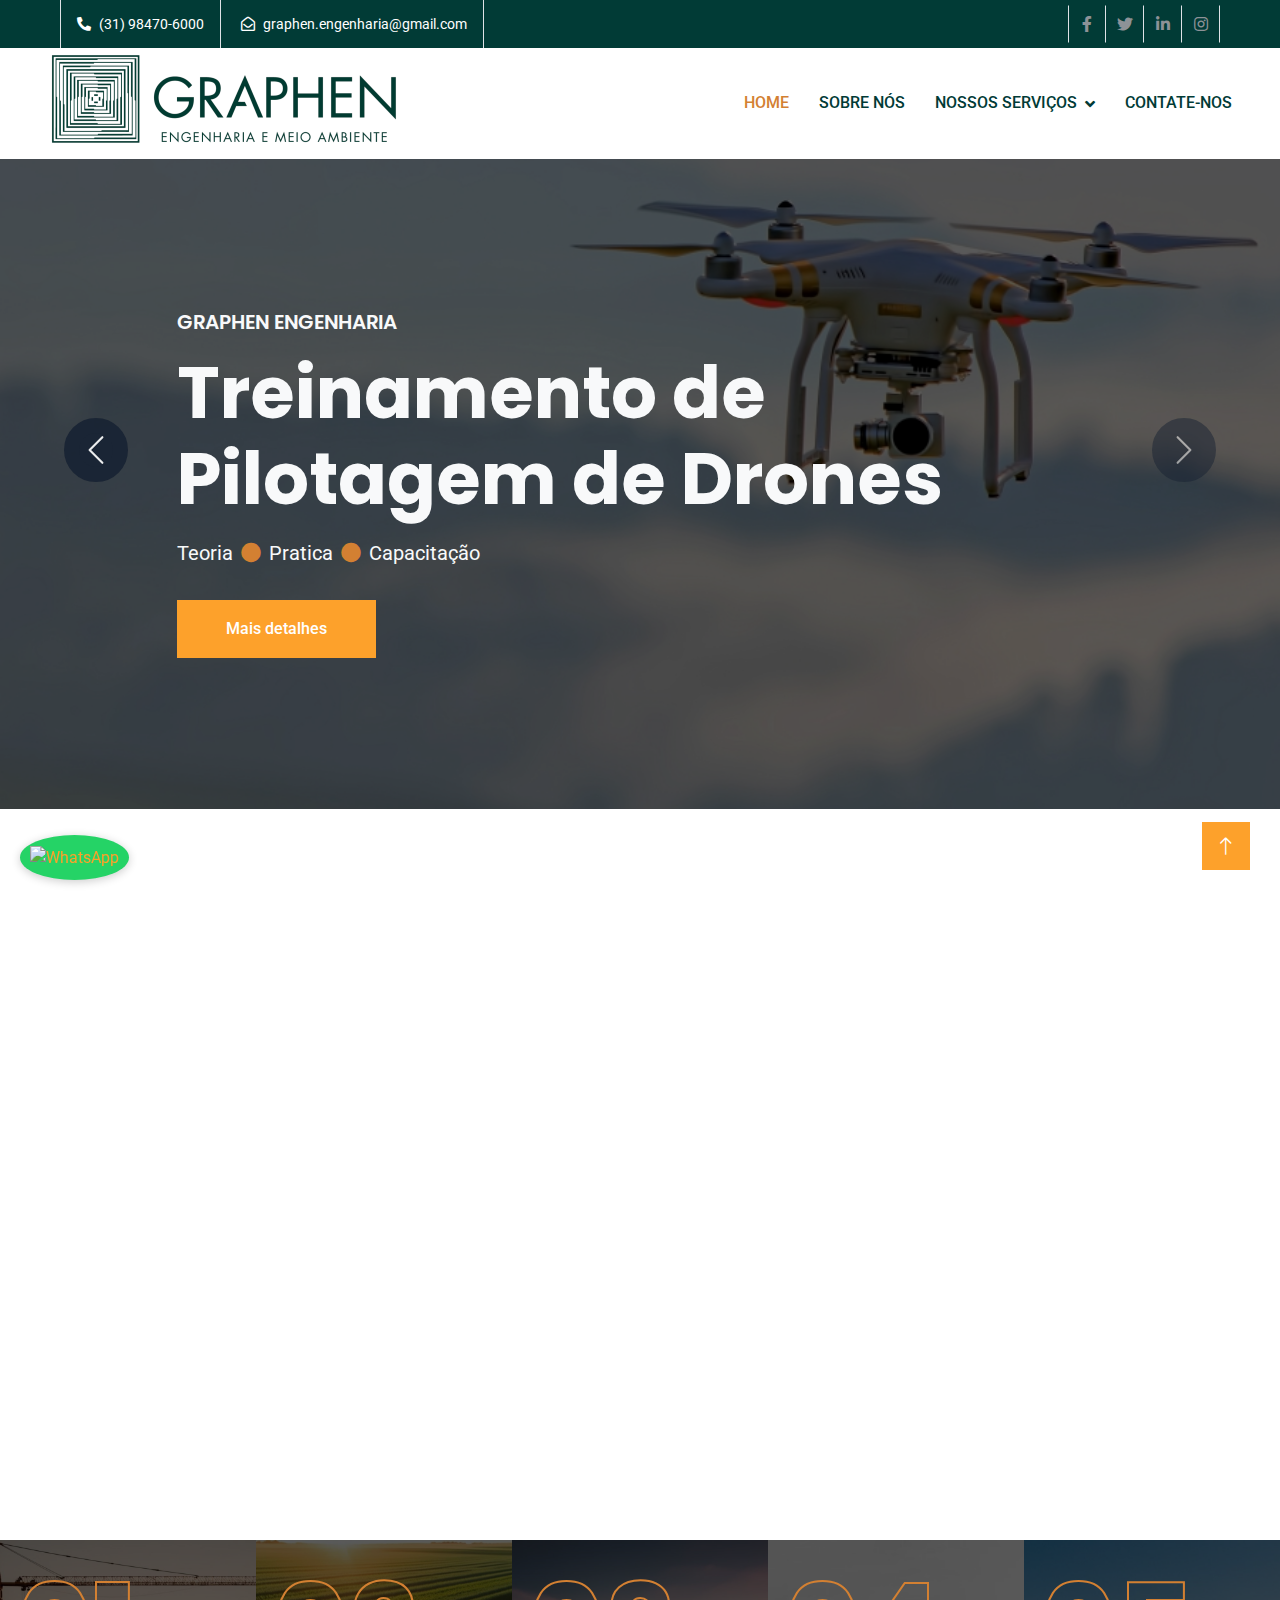
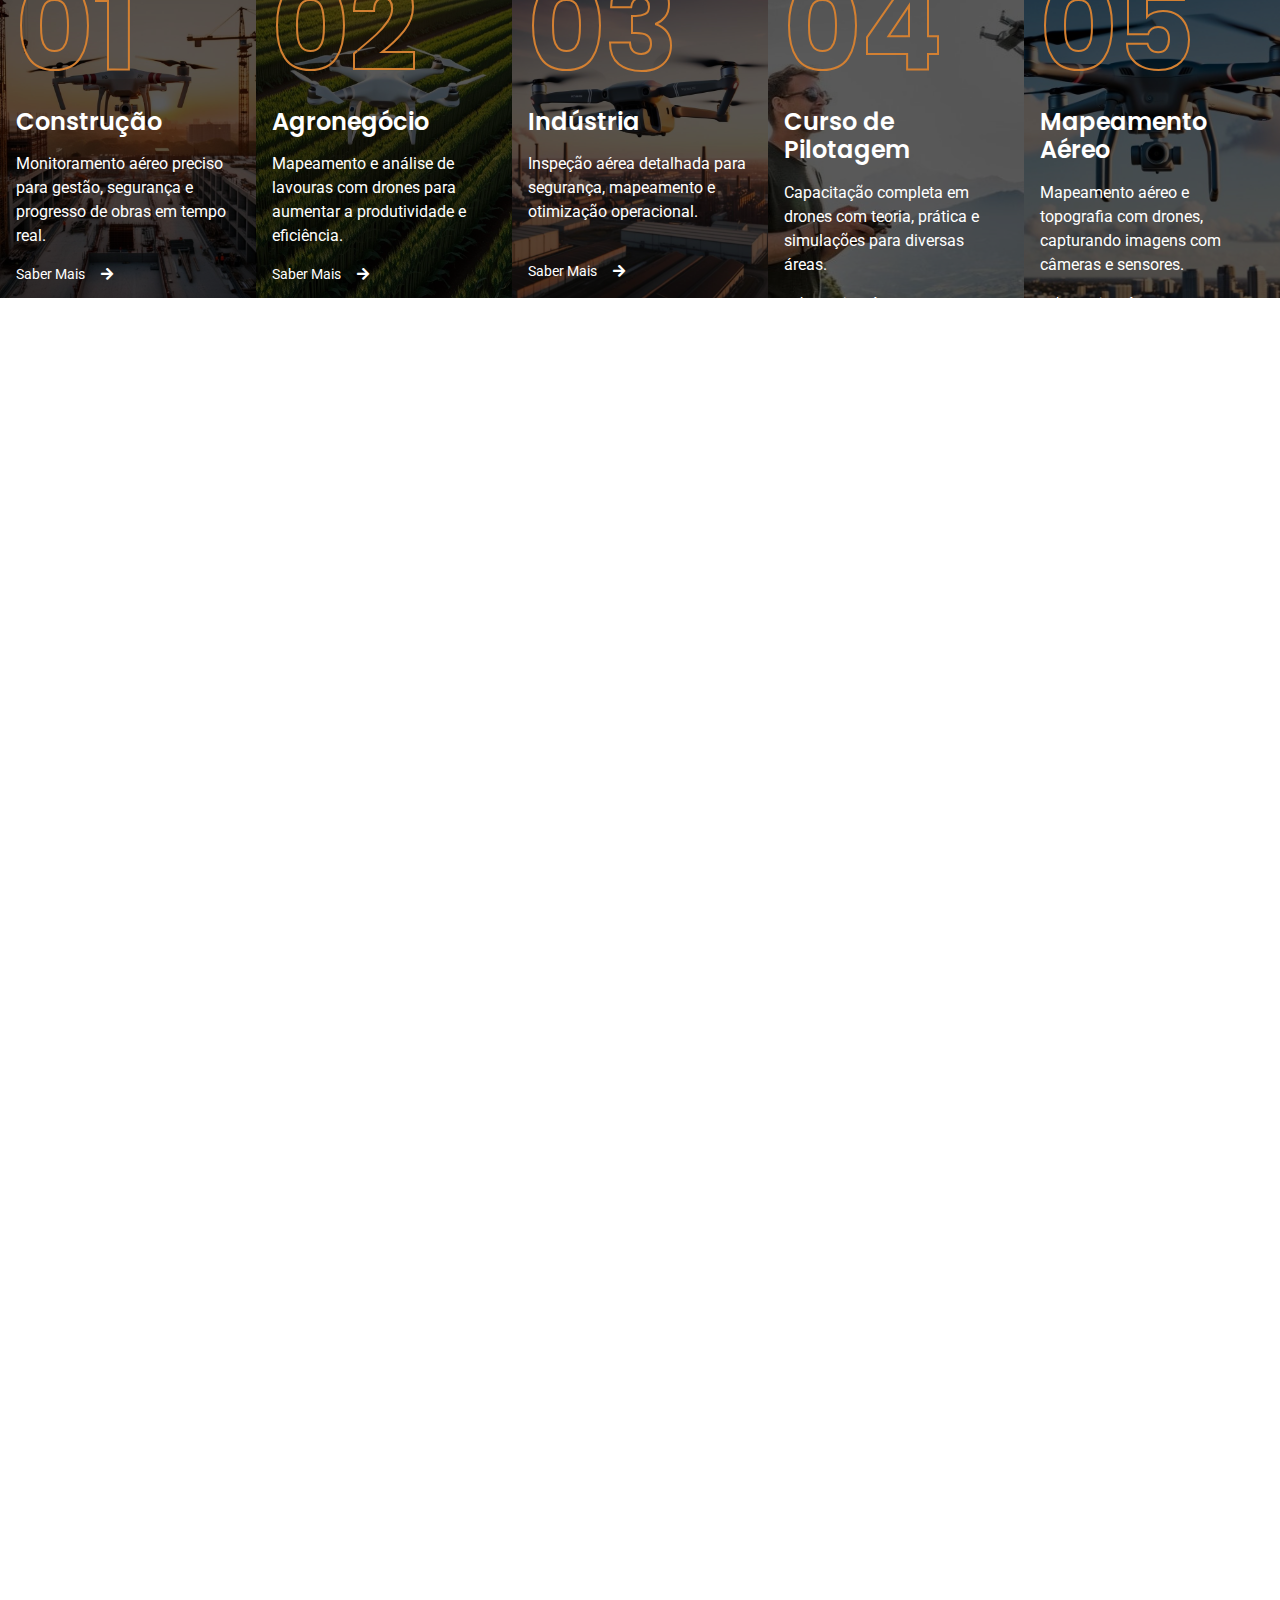
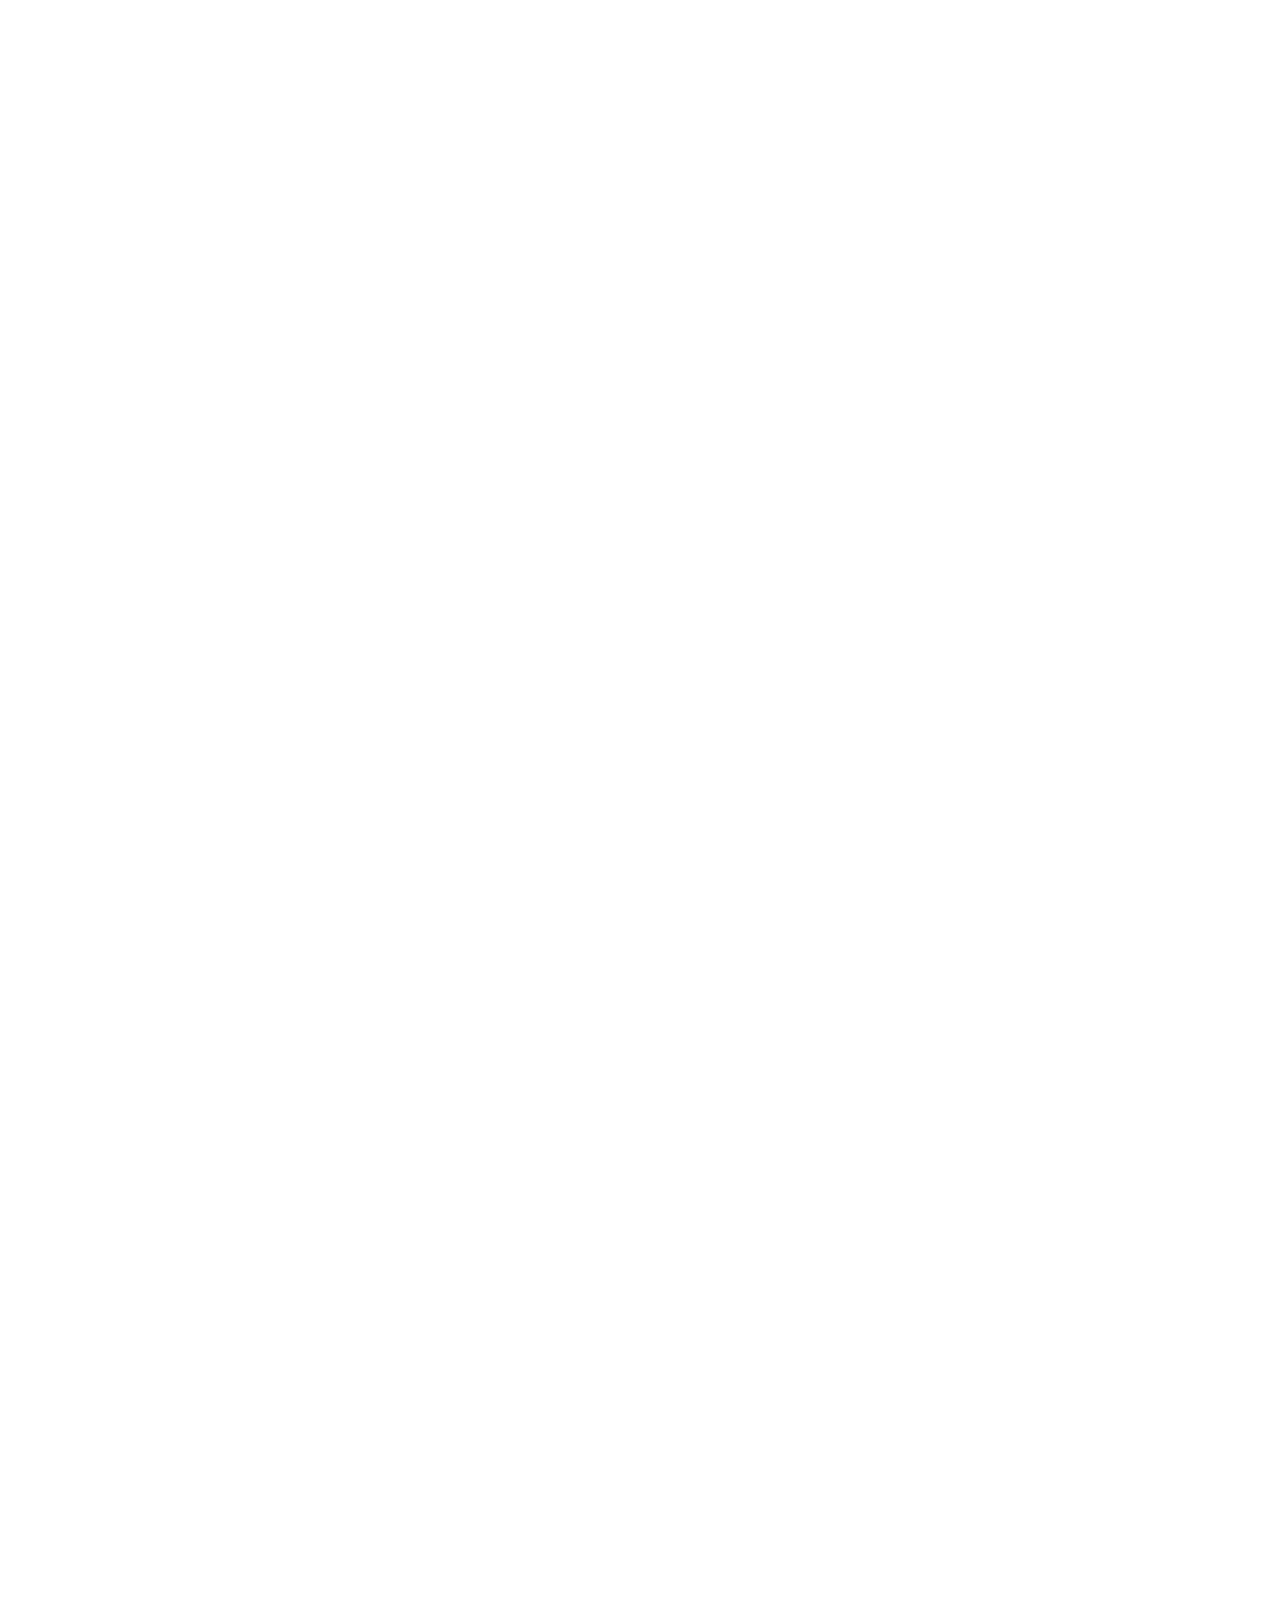
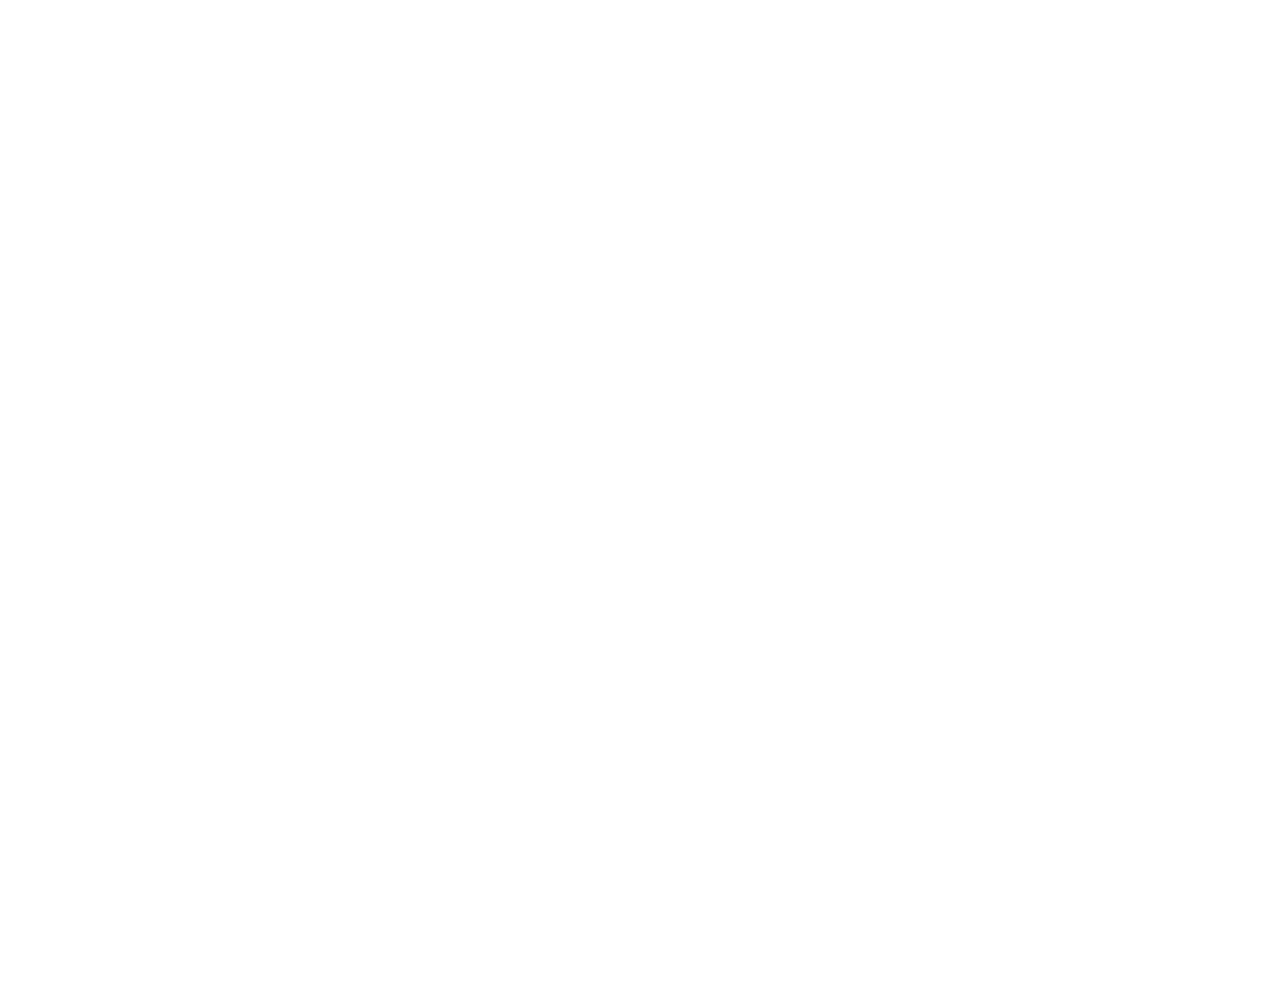
==== commit c201c813: "mensagem de commit" ====
--- a/index.html
+++ b/index.html
@@ -90,10 +90,9 @@
                         <a href="inspecoes-industriais-e-de-infraestrutura.html" class="dropdown-item">Inspeções Industriais e de Infraestrutura</a>
                         <a href="agricultura-de-precisao.html" class="dropdown-item">Agricultura de Precisão</a>
                         <a href="georreferenciamento.html" class="dropdown-item">Georrefenciamento</a>
-                        <a href="404.html" class="dropdown-item">404 Page</a>
-                    </div>
-                </div>
-                <a href="contact.html" class="nav-item nav-link">Contate-nos</a>
+                    </div>
+                </div>
+                <a href="contato.html" class="nav-item nav-link">Contate-nos</a>
             </div>
         </div>
     </nav>
@@ -182,8 +181,8 @@
                             <h6 class="text-body text-uppercase mb-2">Sobre Nós</h6>
                             <h1 class="display-6 mb-0">Inovação e Precisão em Mapeamento com Drones</h1>
                         </div>
-                        <p>A <b>Graphen</b> nasceu da visão do geólogo especialista <b>Diogo Santos</b>, que identificou a crescente demanda por <b>serviços de topografia e licenciamento ambiental personalizados.</b> Nossa missão é oferecer <b>soluções precisas e eficientes, aliando tecnologia de ponta e uma equipe altamente qualificada</b> para atender às suas necessidades com agilidade e excelência.</p>
-                        <p class="mb-4">Utilizamos os <b>melhores equipamentos de medição</b> e as mais modernas tecnologias para garantir <b>resultados precisos e confiáveis.</b> Nossos serviços incluem <b>planejamento, levantamento topográfico, licenciamento ambiental, análise de solos e georreferenciamento,</b> além de suporte completo em processos burocráticos, como <b>emissão de CCIR, CAR e regularização em cartórios.</b></p>
+                        <p>A </b> nossa missão é oferecer <b>soluções precisas e eficientes, aliando tecnologia de ponta e uma equipe altamente qualificada</b> para atender às suas necessidades com agilidade e excelência.</p>
+                        <p class="mb-4">Utilizamos os <b>melhores equipamentos de medição</b> e as mais modernas tecnologias para garantir <b>resultados precisos e confiáveis.</b> Nossos serviços incluem <b>planejamento, levantamento topográfico, licenciamento ambiental, mapeamento aéreo e georreferenciamento,</b> além de suporte completo em processos burocráticos, como <b>emissão de CCIR, CAR e regularização em cartórios.</b></p>
                         <div class="border-top mt-4 pt-4">
                             <div class="row g-4">
                                 <div class="col-sm-4 d-flex wow fadeIn" data-wow-delay="0.1s">
@@ -196,7 +195,7 @@
                                 </div>
                                 <div class="col-sm-4 d-flex wow fadeIn" data-wow-delay="0.5s">
                                     <i class="fa fa-check fa-2x text-primary flex-shrink-0 me-3"></i>
-                                    <h6 class="mb-0">Licenciamento Ambiental</h6>
+                                    <h6 class="mb-0">Suporte e Consultoria</h6>
                                 </div>
                             </div>
                         </div>
@@ -208,55 +207,67 @@
     <!-- About End -->
 
 
-    <!-- Facts Start -->
-    <div class="container-fluid my-5 p-0">
-        <div class="row g-0">
-            <div class="col-xl-3 col-sm-6 wow fadeIn" data-wow-delay="0.1s">
-                <div class="position-relative">
-                    <img class="img-fluid w-100" src="img/construção.jpg" alt="">
-                    <div class="facts-overlay">
-                        <h1 class="display-1">01</h1>
-                        <h4 class="text-white mb-3">Construção</h4>
-                        <p class="text-white">Monitoramento aéreo preciso para gestão, segurança e progresso de obras em tempo real.</p>
-                        <a class="text-white small" href="acompanhamento-de-obras.html">Saber Mais<i class="fa fa-arrow-right ms-3"></i></a>
-                    </div>
-                </div>
-            </div>
-            <div class="col-xl-3 col-sm-6 wow fadeIn" data-wow-delay="0.3s">
-                <div class="position-relative">
-                    <img class="img-fluid w-100" src="img/lavoura.jpg" alt="">
-                    <div class="facts-overlay">
-                        <h1 class="display-1">02</h1>
-                        <h4 class="text-white mb-3">Agronegócio</h4>
-                        <p class="text-white">Mapeamento e análise de lavouras com drones para aumentar a produtividade e eficiência.</p>
-                        <a class="text-white small" href="agricultura-de-precisao.html">Saber Mais<i class="fa fa-arrow-right ms-3"></i></a>
-                    </div>
-                </div>
-            </div>
-            <div class="col-xl-3 col-sm-6 wow fadeIn" data-wow-delay="0.5s">
-                <div class="position-relative">
-                    <img class="img-fluid w-100" src="img/industria.jpg" alt="">
-                    <div class="facts-overlay">
-                        <h1 class="display-1">03</h1>
-                        <h4 class="text-white mb-3">Indústria e Mineiração</h4>
-                        <p class="text-white">Inspeção aérea detalhada para segurança, mapeamento e otimização operacional.</p>
-                        <a class="text-white small" href="inspecoes-industriais-e-de-infraestrutura.html">Saber Mais<i class="fa fa-arrow-right ms-3"></i></a>
-                    </div>
-                </div>
-            </div>
-            <div class="col-xl-3 col-sm-6 wow fadeIn" data-wow-delay="0.7s">
-                <div class="position-relative">
-                    <img class="img-fluid w-100" src="img/curso.jpg" alt="">
-                    <div class="facts-overlay">
-                        <h1 class="display-1">04</h1>
-                        <h4 class="text-white mb-3">Curso de Pilotagem</h4>
-                        <p class="text-white">Capacitação completa em drones com teoria, prática e simulações para diversas áreas.</p>
-                        <a class="text-white small" href="treinamento-de-pilotagem.html">Saber Mais<i class="fa fa-arrow-right ms-3"></i></a>
-                    </div>
-                </div>
-            </div>
-        </div>
-    </div>
+ <!-- Facts Start -->
+<div class="container-fluid my-5 p-0">
+    <div class="row g-0 d-flex">
+        <div class="col-xl-2 flex-fill col-md-4 col-sm-6 d-flex align-items-stretch">
+            <div class="position-relative w-100">
+                <img class="img-fluid w-100" src="img/construção.jpg" alt="">
+                <div class="facts-overlay d-flex flex-column justify-content-between h-100 p-3">
+                    <h1 class="display-1">01</h1>
+                    <h4 class="text-white mb-3">Construção</h4>
+                    <p class="text-white">Monitoramento aéreo preciso para gestão, segurança e progresso de obras em tempo real.</p>
+                    <a class="text-white small mt-auto" href="acompanhamento-de-obras.html">Saber Mais<i class="fa fa-arrow-right ms-3"></i></a>
+                </div>
+            </div>
+        </div>
+        <div class="col-xl-2 flex-fill col-md-4 col-sm-6 d-flex align-items-stretch">
+            <div class="position-relative w-100">
+                <img class="img-fluid w-100" src="img/lavoura.jpg" alt="">
+                <div class="facts-overlay d-flex flex-column justify-content-between h-100 p-3">
+                    <h1 class="display-1">02</h1>
+                    <h4 class="text-white mb-3">Agronegócio</h4>
+                    <p class="text-white">Mapeamento e análise de lavouras com drones para aumentar a produtividade e eficiência.</p>
+                    <a class="text-white small mt-auto" href="agricultura-de-precisao.html">Saber Mais<i class="fa fa-arrow-right ms-3"></i></a>
+                </div>
+            </div>
+        </div>
+        <div class="col-xl-2 flex-fill col-md-4 col-sm-6 d-flex align-items-stretch">
+            <div class="position-relative w-100">
+                <img class="img-fluid w-100" src="img/industria.jpg" alt="">
+                <div class="facts-overlay d-flex flex-column justify-content-between h-100 p-3">
+                    <h1 class="display-1">03</h1>
+                    <h4 class="text-white mb-3">Indústria</h4>
+                    <p class="text-white">Inspeção aérea detalhada para segurança, mapeamento e otimização operacional.</p>
+                    <a class="text-white small mt-auto" href="inspecoes-industriais-e-de-infraestrutura.html">Saber Mais<i class="fa fa-arrow-right ms-3"></i></a>
+                </div>
+            </div>
+        </div>
+        <div class="col-xl-2 flex-fill col-md-4 col-sm-6 d-flex align-items-stretch">
+            <div class="position-relative w-100">
+                <img class="img-fluid w-100" src="img/curso.jpg" alt="">
+                <div class="facts-overlay d-flex flex-column justify-content-between h-100 p-3">
+                    <h1 class="display-1">04</h1>
+                    <h4 class="text-white mb-3">Curso de Pilotagem</h4>
+                    <p class="text-white">Capacitação completa em drones com teoria, prática e simulações para diversas áreas.</p>
+                    <a class="text-white small mt-auto" href="treinamento-de-pilotagem.html">Saber Mais<i class="fa fa-arrow-right ms-3"></i></a>
+                </div>
+            </div>
+        </div>
+        <div class="col-xl-2 flex-fill col-md-4 col-sm-6 d-flex align-items-stretch">
+            <div class="position-relative w-100">
+                <img class="img-fluid w-100" src="img/map.jpg" alt="">
+                <div class="facts-overlay d-flex flex-column justify-content-between h-100 p-3">
+                    <h1 class="display-1">05</h1>
+                    <h4 class="text-white mb-3">Mapeamento Aéreo</h4>
+                    <p class="text-white">Mapeamento aéreo e topografia com drones, capturando imagens com câmeras e sensores.</p>
+                    <a class="text-white small mt-auto" href="mapeamento-aereo-topografia.html">Saber Mais<i class="fa fa-arrow-right ms-3"></i></a>
+                </div>
+            </div>
+        </div>
+    </div>
+</div>
+
     <!-- Facts End -->
 
 
@@ -269,7 +280,7 @@
                         <h6 class="text-body text-uppercase mb-2">Descubra:</h6>
                         <h1 class="display-6 mb-0">Por que escolher a Graphen?</h1>
                     </div>
-                    <p class="mb-5">Na Graphen, unimos tecnologia de ponta, precisão e eficiência para entregar soluções personalizadas em topografia, georreferenciamento e licenciamento ambiental. Nossa equipe altamente qualificada garante agilidade nos processos, redução de custos e conformidade legal, simplificando cada etapa do seu projeto. Confie em quem transforma desafios em resultados!</p>
+                    <p class="mb-5">Na Graphen, unimos tecnologia de ponta, precisão e eficiência para entregar soluções personalizadas em topografia, georreferenciamento, mapeamento aéreo e licenciamento ambiental. Nossa equipe altamente qualificada garante agilidade nos processos, redução de custos e conformidade legal, simplificando cada etapa do seu projeto. Confie em quem transforma desafios em resultados!</p>
                     <div class="row gy-5 gx-4">
                         <div class="col-sm-6 wow fadeIn" data-wow-delay="0.1s">
                             <div class="d-flex align-items-center mb-3">
@@ -459,55 +470,56 @@
     
 
 
-    <!-- Testimonial Start -->
-    <div class="container-xxl py-5">
-        <div class="container">
-            <div class="row g-5">
-                <div class="col-lg-5 wow fadeInUp" data-wow-delay="0.1s">
-                    <div class="border-start border-5 border-primary ps-4 mb-5">
-                        <h6 class="text-body text-uppercase mb-2">Nossos clientes</h6>
-                        <h1 class="display-6 mb-0">Clientes satisfeitos com a Graphen</h1>
-                    </div>
-                    <p class="mb-4">Confira as opiniões e experiências de clientes que já confiaram em nossos serviços e descobriram a qualidade e eficiência das soluções oferecidas pela Graphen.</p>
-                    <div class="row g-4">
-                        <div class="col-sm-6">
-                            <div class="d-flex align-items-center mb-2">
-                                <i class="fa fa-users fa-2x text-primary flex-shrink-0"></i>
-                                <h1 class="ms-3 mb-0">10+</h1>
-                            </div>
-                            <h5 class="mb-0">Clientes Felizes</h5>
-                        </div>
-                        <div class="col-sm-6">
-                            <div class="d-flex align-items-center mb-2">
-                                <i class="fa fa-check fa-2x text-primary flex-shrink-0"></i>
-                                <h1 class="ms-3 mb-0">10+</h1>
-                            </div>
-                            <h5 class="mb-0">Projetos Concluídos</h5>
-                        </div>
-                    </div>
-                </div>
-                <div class="col-lg-7 wow fadeInUp" data-wow-delay="0.5s">
-                    <div class="owl-carousel testimonial-carousel">
-                        <div class="testimonial-item">
-                            <img class="img-fluid mb-4" src="img/depoimento2.jpg" alt="">
-                            <p class="fs-5">A Graphen superou nossas expectativas com a precisão e agilidade no levantamento topográfico. O uso de tecnologia de ponta fez toda a diferença no andamento do nosso projeto. Recomendo fortemente!</p>
-                            <div class="bg-primary mb-3" style="width: 60px; height: 5px"></div>
-                            <h5>Carlos Oliveira</h5>
-                            <span>Engenheiro Civil</span>
-                        </div>
-                        <div class="testimonial-item">
-                            <img class="img-fluid mb-4" src="img/depoimento1.jpg" alt="">
-                            <p class="fs-5">A Graphen nos ajudou a otimizar o uso de insumos nas nossas lavouras através do mapeamento aéreo. O trabalho foi impecável e trouxe resultados rápidos e eficazes para o nosso negócio.</p>
-                            <div class="bg-primary mb-3" style="width: 60px; height: 5px"></div>
-                            <h5>Mariana Souza</h5>
-                            <span>Gerente de Projetos Agrícolas</span>
-                        </div>
-                    </div>
-                </div>
-            </div>
-        </div>
-    </div>
-    <!-- Testimonial End -->
+<!-- Nosso Compromisso Start -->
+<div class="container-xxl py-5">
+    <div class="container">
+        <div class="row g-5">
+            <div class="col-lg-5 wow fadeInUp" data-wow-delay="0.1s">
+                <div class="border-start border-5 border-primary ps-4 mb-5">
+                    <h6 class="text-body text-uppercase mb-2">Compromisso com a Qualidade</h6>
+                    <h1 class="display-6 mb-0">Soluções Inovadoras para Projetos de Engenharia</h1>
+                </div>
+                <p class="mb-4">Na Graphen, utilizamos tecnologia de ponta e metodologias inovadoras para oferecer serviços de mapeamento, monitoramento e inspeção com drones. Nosso foco é a precisão, eficiência e sustentabilidade.</p>
+                <div class="row g-4">
+                    <div class="col-sm-6">
+                        <div class="d-flex align-items-center mb-2">
+                            <i class="fa fa-cogs fa-2x text-primary flex-shrink-0"></i>
+                            <h3 class="ms-3 mb-0">Tecnologia Avançada</h3>
+                        </div>
+                        <h5 class="mb-0"></h5>
+                    </div>
+                    <div class="col-sm-6">
+                        <div class="d-flex align-items-center mb-2">
+                            <i class="fa fa-handshake fa-2x text-primary flex-shrink-0"></i>
+                            <h3 class="ms-3 mb-0">Parceria Estratégica</h3>
+                        </div>
+                        <p class="mb-0"></hp>
+                    </div>
+                </div>
+            </div>
+            <div class="col-lg-7 wow fadeInUp" data-wow-delay="0.5s">
+                <div class="owl-carousel testimonial-carousel">
+                    <div class="testimonial-item">
+                        <img class="img-fluid mb-4" src="img/inovacao.png" alt="">
+                        <p class="fs-5">Nossa equipe está sempre atualizada com as mais recentes tecnologias para oferecer o melhor serviço aos nossos clientes.</p>
+                        <div class="bg-primary mb-3" style="width: 60px; height: 5px"></div>
+                        <h5>Equipe Graphen</h5>
+                        <span>Especialistas em Engenharia e Meio Ambiente</span>
+                    </div>
+                    <div class="testimonial-item">
+                        <img class="img-fluid mb-4" src="img/solucao.png" alt="">
+                        <p class="fs-5">Cada projeto é tratado com excelência e dedicação, garantindo resultados eficientes e sustentáveis.</p>
+                        <div class="bg-primary mb-3" style="width: 60px; height: 5px"></div>
+                        <h5>Compromisso Graphen</h5>
+                        <span>Garantia de Qualidade</span>
+                    </div>
+                </div>
+            </div>
+        </div>
+    </div>
+</div>
+<!-- Nosso Compromisso End -->
+
 
 
     <!-- Footer Start -->
@@ -516,7 +528,7 @@
             <div class="row g-5">
                 <div class="col-lg-3 col-md-6">
                     <h1 class="logofooter"><img src="img/logo_footer.png" alt="Logo"></h1>
-                    <p>A Graphen é especializada em topografia, georreferenciamento e licenciamento ambiental, oferecendo soluções precisas e eficientes para diversos setores.</p>
+                    <p>A Graphen é especializada em mapeamento aéreo, topografia, georreferenciamento e licenciamento ambiental, oferecendo soluções precisas e eficientes para diversos setores.</p>
                     <div class="d-flex pt-2">
                         <a class="btn btn-square btn-outline-primary me-1" href=""><i class="fab fa-twitter"></i></a>
                         <a class="btn btn-square btn-outline-primary me-1" href=""><i class="fab fa-facebook-f"></i></a>
@@ -562,6 +574,11 @@
     <!-- Footer End -->
 
 
+<!-- WhatsApp Floating Button -->
+<a href="https://wa.me/5531984706000" target="_blank" id="whatsapp-button">
+    <img src="https://upload.wikimedia.org/wikipedia/commons/thumb/6/6b/WhatsApp.svg/120px-WhatsApp.svg.png" alt="WhatsApp">
+  </a>
+  
     <!-- Back to Top -->
     <a href="#" class="btn btn-lg btn-primary btn-lg-square back-to-top"><i class="bi bi-arrow-up"></i></a>
 
--- a/css/style.css
+++ b/css/style.css
@@ -361,3 +361,41 @@
     color: #FFF;
 }
 
+#whatsapp-button {
+    position: fixed;
+    bottom: 20px;
+    left: 20px; /* Alterado de right para left */
+    background-color: #25D366;
+    padding: 10px;
+    border-radius: 50%;
+    box-shadow: 0 2px 10px rgba(0, 0, 0, 0.2);
+    transition: all 0.3s ease;
+  }
+  
+  #whatsapp-button img {
+    width: 50px;
+    height: 50px;
+  }
+  
+  #whatsapp-button:hover {
+    transform: scale(1.1);
+  }
+  
+  /* Ajusta a altura mínima da div facts-overlay */
+.facts-overlay {
+    min-height: 100%;
+    display: flex;
+    flex-direction: column;
+    justify-content: space-between;
+}
+
+/* Garante que os elementos dentro de cada coluna se ajustem corretamente */
+.col-xl-2, .col-md-4, .col-sm-6 {
+    display: flex;
+    align-items: stretch;
+}
+
+/* Ajusta a altura do container */
+.container-fluid {
+    height: 100%;
+}
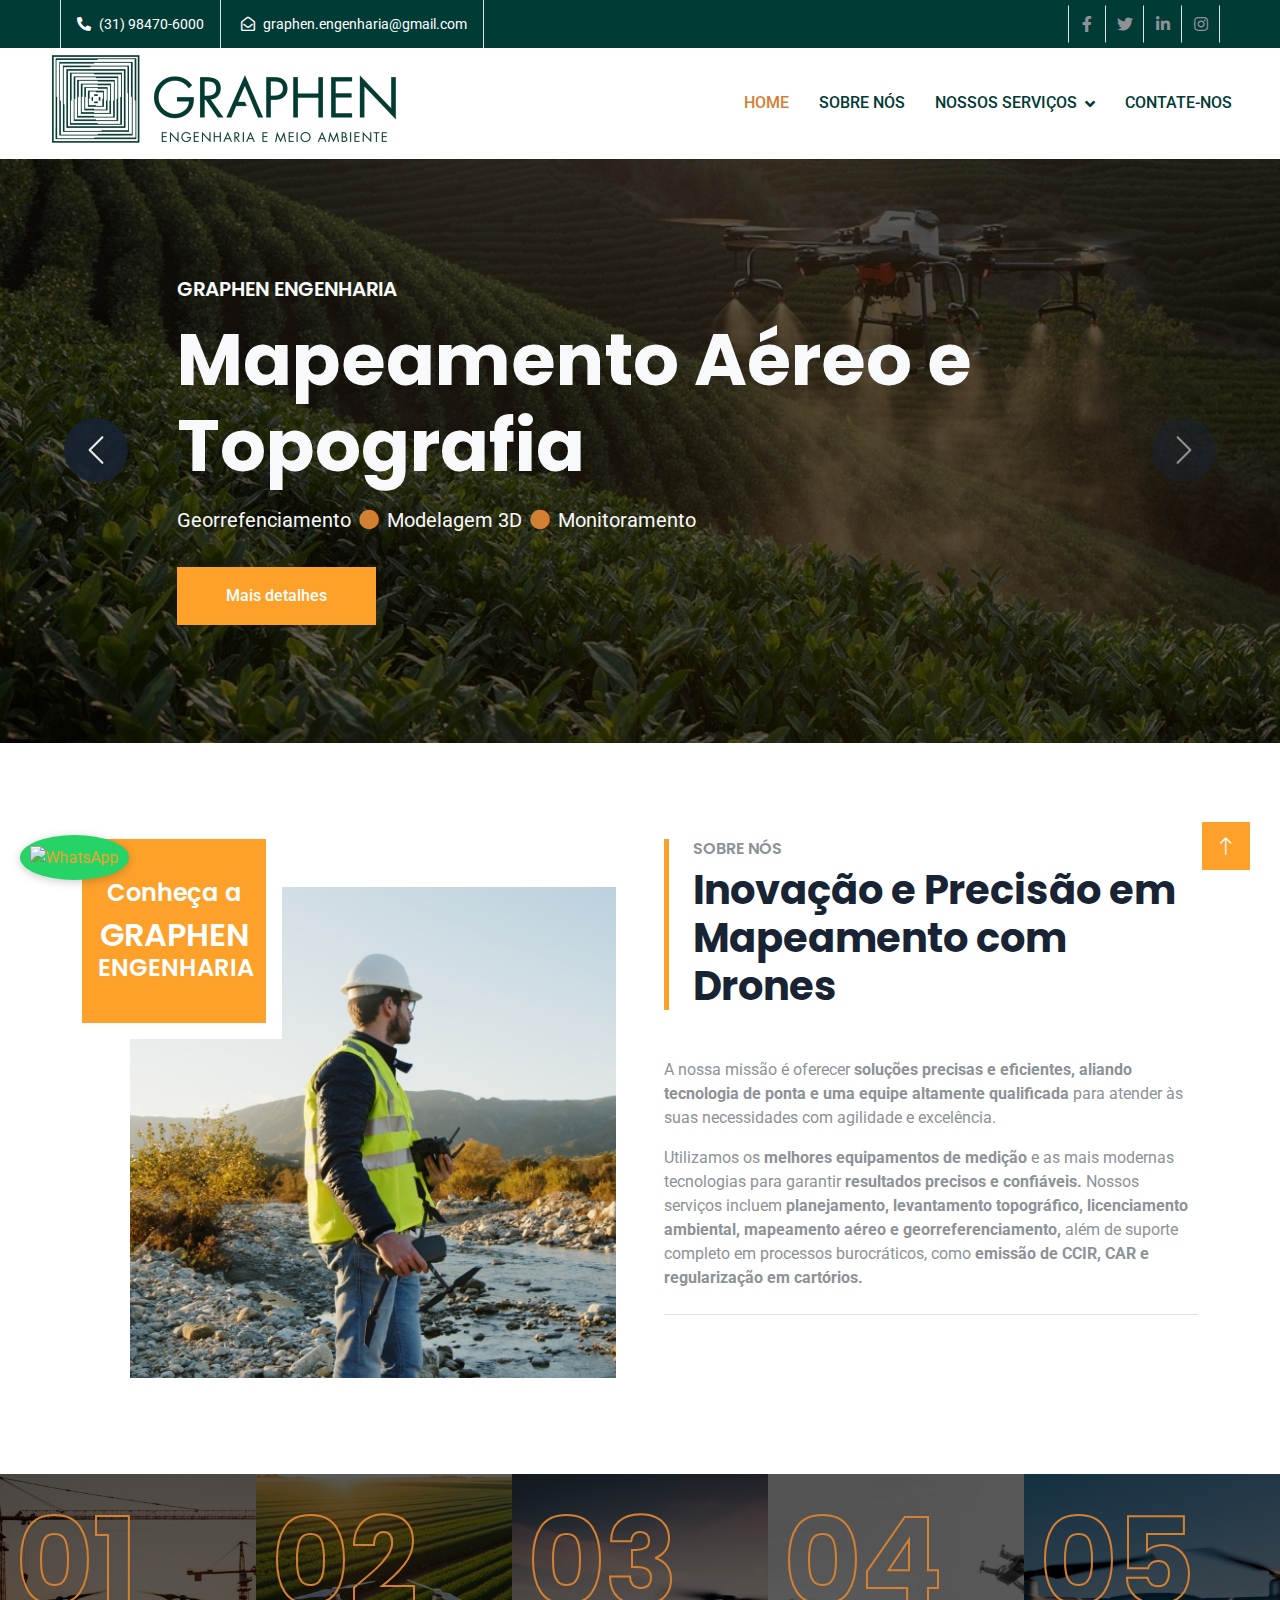
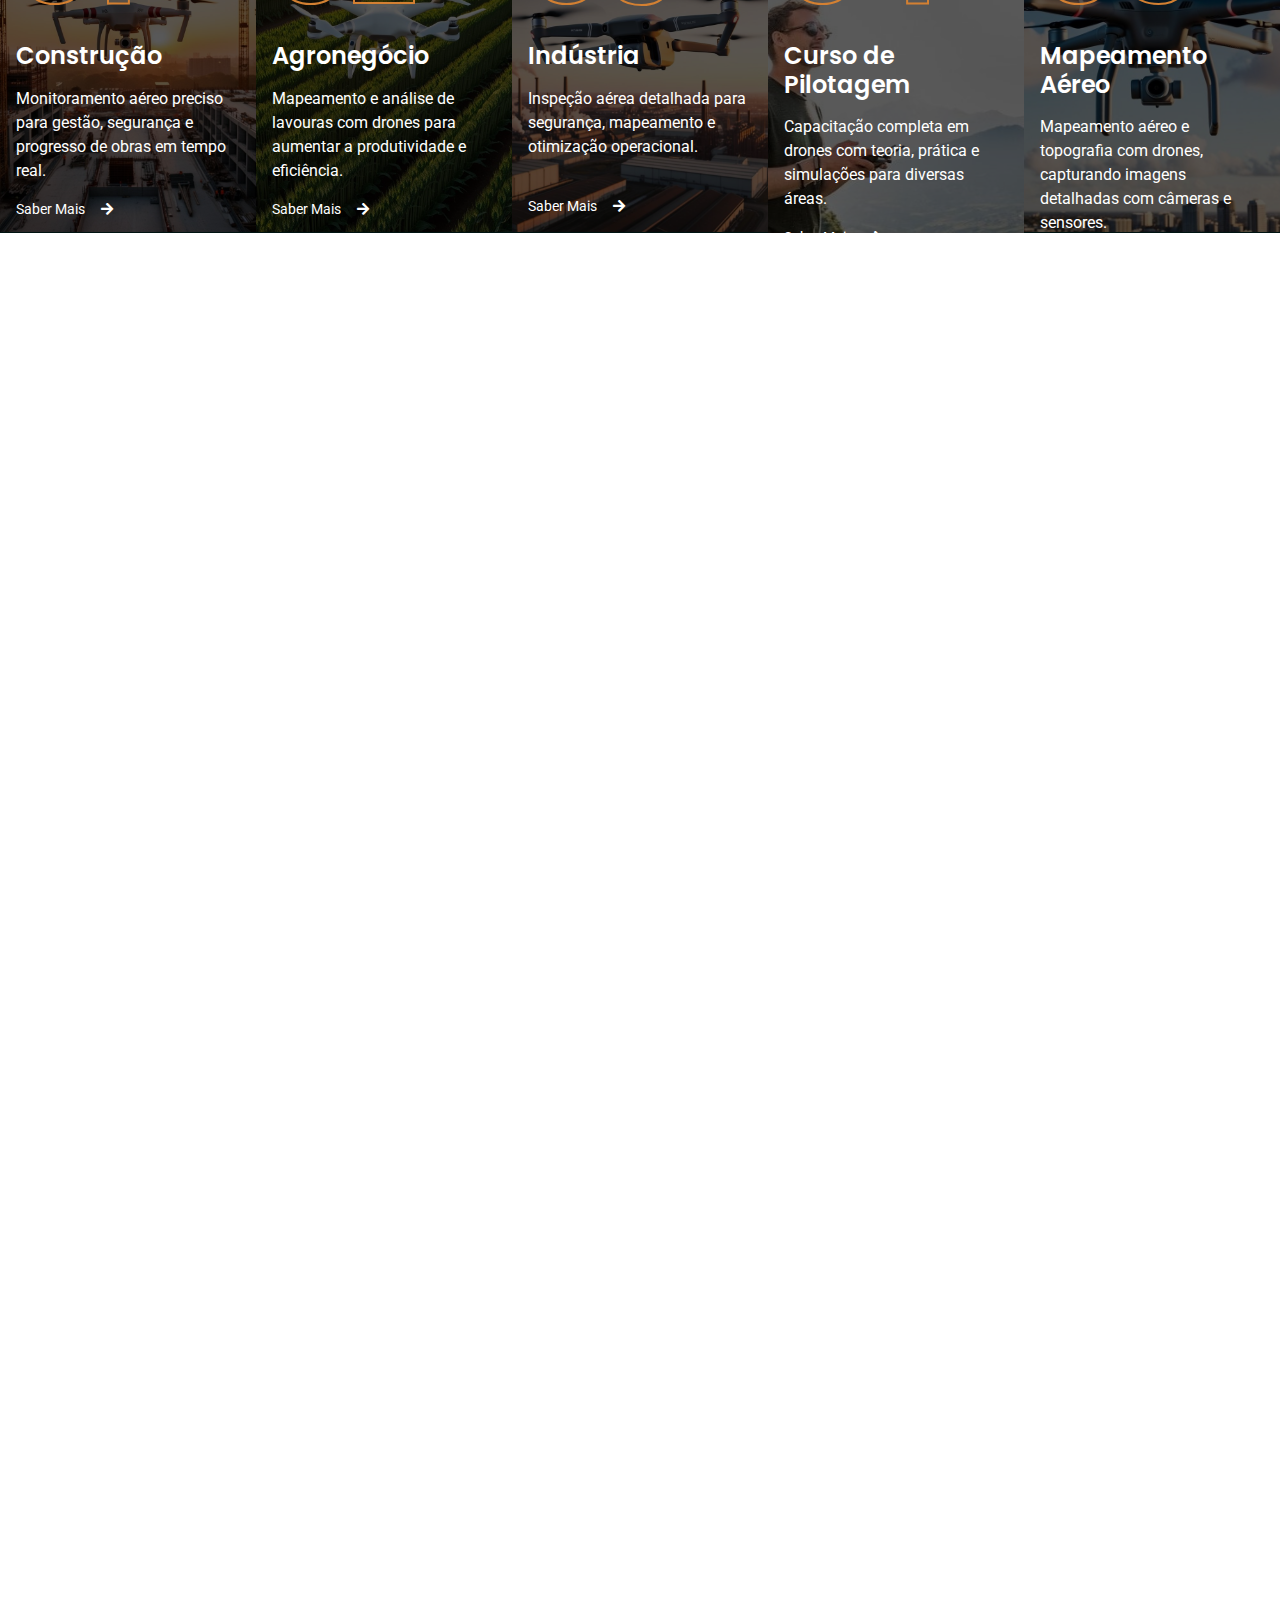
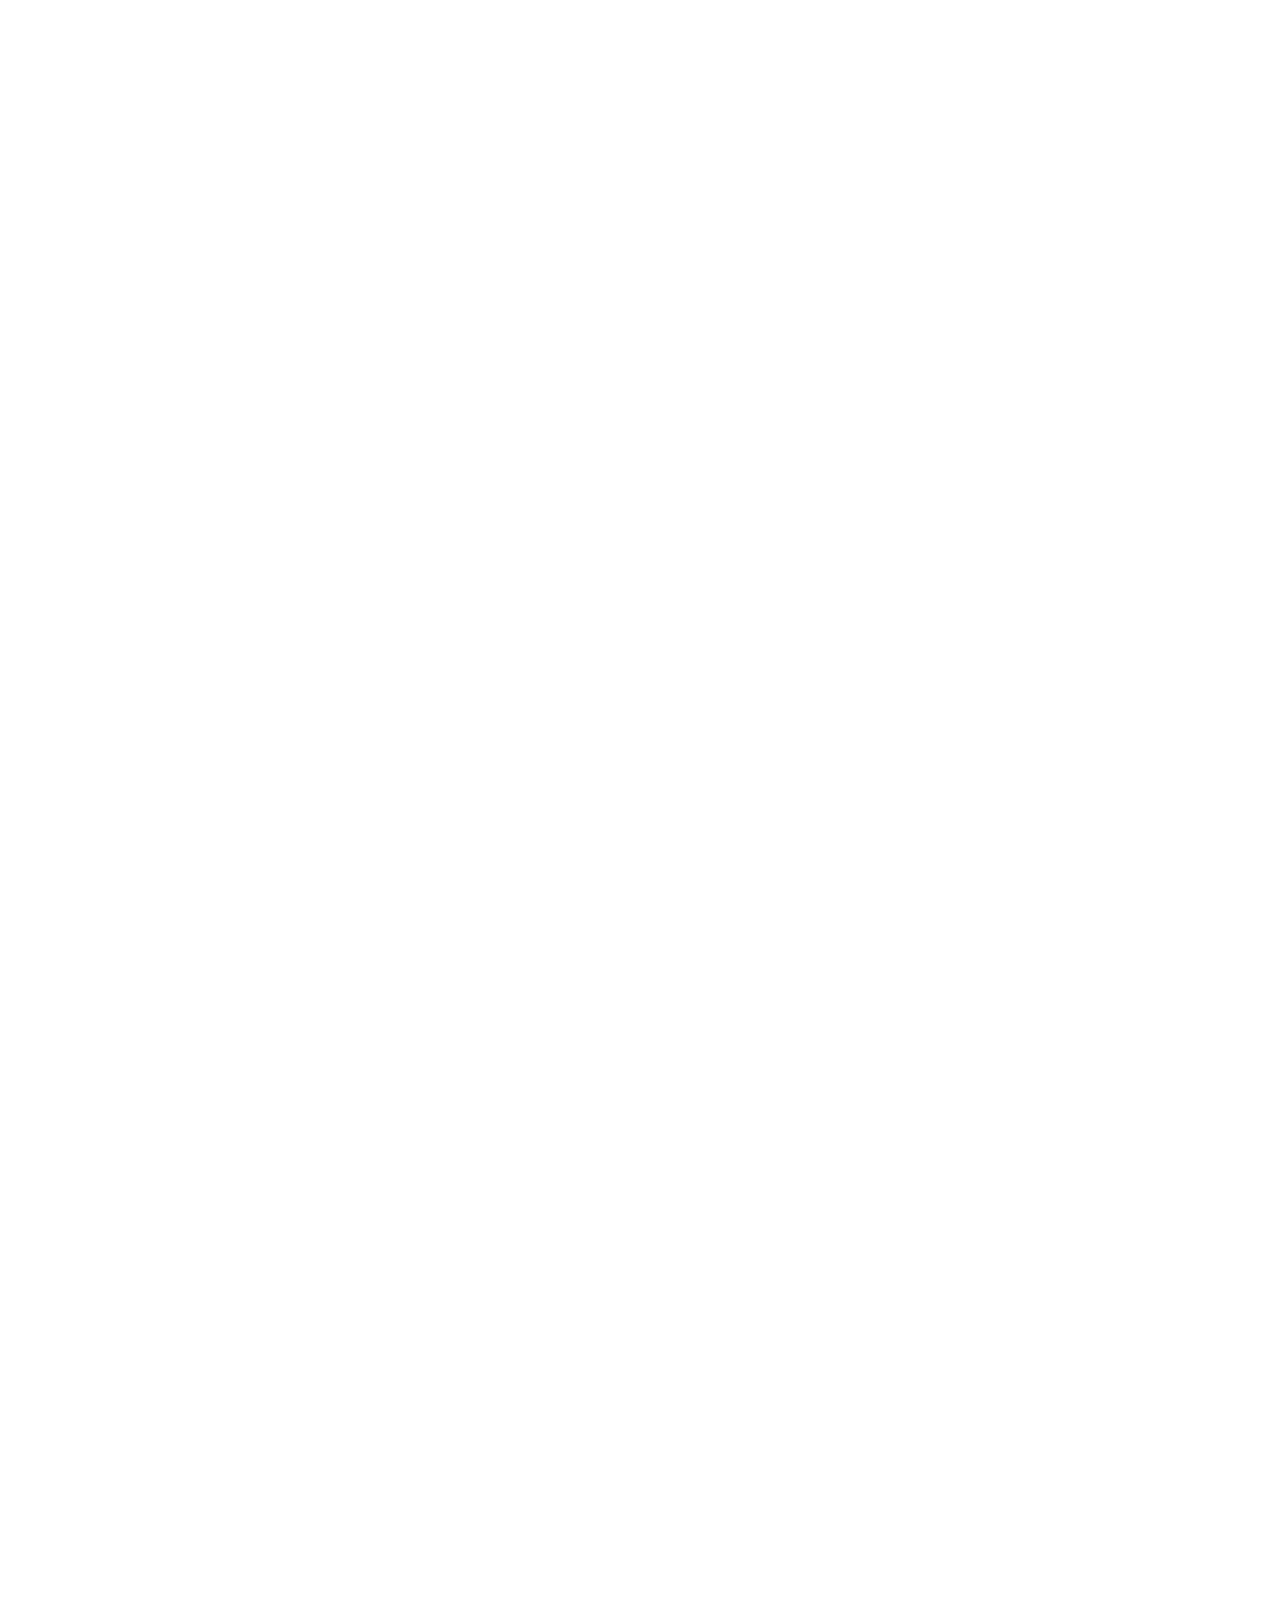
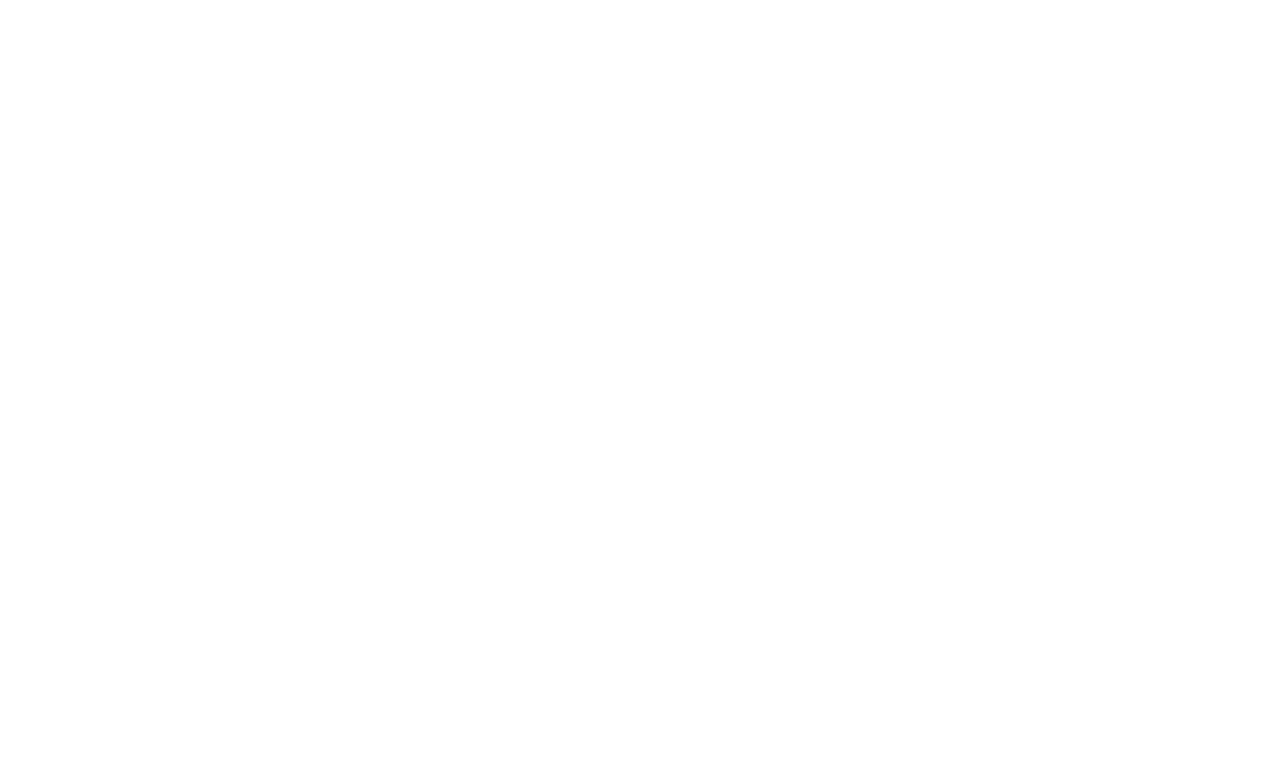
==== commit 2d2c0e22: "atualicacao" ====
--- a/index.html
+++ b/index.html
@@ -104,6 +104,25 @@
         <div id="header-carousel" class="carousel slide" data-bs-ride="carousel">
             <div class="carousel-inner">
                 <div class="carousel-item active">
+                    <img class="w-100" src="img/carrossel-3.jpg" alt="Image">
+                    <div class="carousel-caption">
+                        <div class="container">
+                            <div class="row justify-content-center">
+                                <div class="col-12 col-lg-10">
+                                    <h5 class="text-light text-uppercase mb-3 animated slideInDown">Graphen Engenharia</h5>
+                                    <h1 class="display-2 text-light mb-3 animated slideInDown">Mapeamento Aéreo e Topografia</h1>
+                                    <ol class="breadcrumb mb-4 pb-2">
+                                        <li class="breadcrumb-item fs-5 text-light">Georrefenciamento</li>
+                                        <li class="breadcrumb-item fs-5 text-light">Modelagem 3D</li>
+                                        <li class="breadcrumb-item fs-5 text-light">Monitoramento</li>
+                                    </ol>
+                                    <a href="mapeamento-aereo-topografia.html" class="btn btn-primary py-3 px-5">Mais detalhes</a>
+                                </div>
+                            </div>
+                        </div>
+                    </div>
+                </div>
+                <div class="carousel-item">
                     <img class="w-100" src="img/carrossel-1.jpg" alt="Image">
                     <div class="carousel-caption">
                         <div class="container">
@@ -122,25 +141,6 @@
                         </div>
                     </div>
                 </div>
-                <div class="carousel-item">
-                    <img class="w-100" src="img/carrossel-3.jpg" alt="Image">
-                    <div class="carousel-caption">
-                        <div class="container">
-                            <div class="row justify-content-center">
-                                <div class="col-12 col-lg-10">
-                                    <h5 class="text-light text-uppercase mb-3 animated slideInDown">Graphen Engenharia</h5>
-                                    <h1 class="display-2 text-light mb-3 animated slideInDown">Mapeamento Aéreo e Topografia</h1>
-                                    <ol class="breadcrumb mb-4 pb-2">
-                                        <li class="breadcrumb-item fs-5 text-light">Georrefenciamento</li>
-                                        <li class="breadcrumb-item fs-5 text-light">Modelagem 3D</li>
-                                        <li class="breadcrumb-item fs-5 text-light">Monitoramento</li>
-                                    </ol>
-                                    <a href="mapeamento-aereo-topografia.html" class="btn btn-primary py-3 px-5">Mais detalhes</a>
-                                </div>
-                            </div>
-                        </div>
-                    </div>
-                </div>
             </div>
 
         </div>
@@ -260,7 +260,7 @@
                 <div class="facts-overlay d-flex flex-column justify-content-between h-100 p-3">
                     <h1 class="display-1">05</h1>
                     <h4 class="text-white mb-3">Mapeamento Aéreo</h4>
-                    <p class="text-white">Mapeamento aéreo e topografia com drones, capturando imagens com câmeras e sensores.</p>
+                    <p class="text-white">Mapeamento aéreo e topografia com drones, capturando imagens detalhadas com câmeras e sensores.</p>
                     <a class="text-white small mt-auto" href="mapeamento-aereo-topografia.html">Saber Mais<i class="fa fa-arrow-right ms-3"></i></a>
                 </div>
             </div>
@@ -280,7 +280,7 @@
                         <h6 class="text-body text-uppercase mb-2">Descubra:</h6>
                         <h1 class="display-6 mb-0">Por que escolher a Graphen?</h1>
                     </div>
-                    <p class="mb-5">Na Graphen, unimos tecnologia de ponta, precisão e eficiência para entregar soluções personalizadas em topografia, georreferenciamento, mapeamento aéreo e licenciamento ambiental. Nossa equipe altamente qualificada garante agilidade nos processos, redução de custos e conformidade legal, simplificando cada etapa do seu projeto. Confie em quem transforma desafios em resultados!</p>
+                    <p class="mb-5">Na Graphen, unimos tecnologia de ponta, precisão e eficiência para entregar soluções personalizadas em topografia, georreferenciamento e licenciamento ambiental. Nossa equipe altamente qualificada garante agilidade nos processos, redução de custos e conformidade legal, simplificando cada etapa do seu projeto. Confie em quem transforma desafios em resultados!</p>
                     <div class="row gy-5 gx-4">
                         <div class="col-sm-6 wow fadeIn" data-wow-delay="0.1s">
                             <div class="d-flex align-items-center mb-3">
--- a/css/style.css
+++ b/css/style.css
@@ -381,21 +381,3 @@
     transform: scale(1.1);
   }
   
-  /* Ajusta a altura mínima da div facts-overlay */
-.facts-overlay {
-    min-height: 100%;
-    display: flex;
-    flex-direction: column;
-    justify-content: space-between;
-}
-
-/* Garante que os elementos dentro de cada coluna se ajustem corretamente */
-.col-xl-2, .col-md-4, .col-sm-6 {
-    display: flex;
-    align-items: stretch;
-}
-
-/* Ajusta a altura do container */
-.container-fluid {
-    height: 100%;
-}
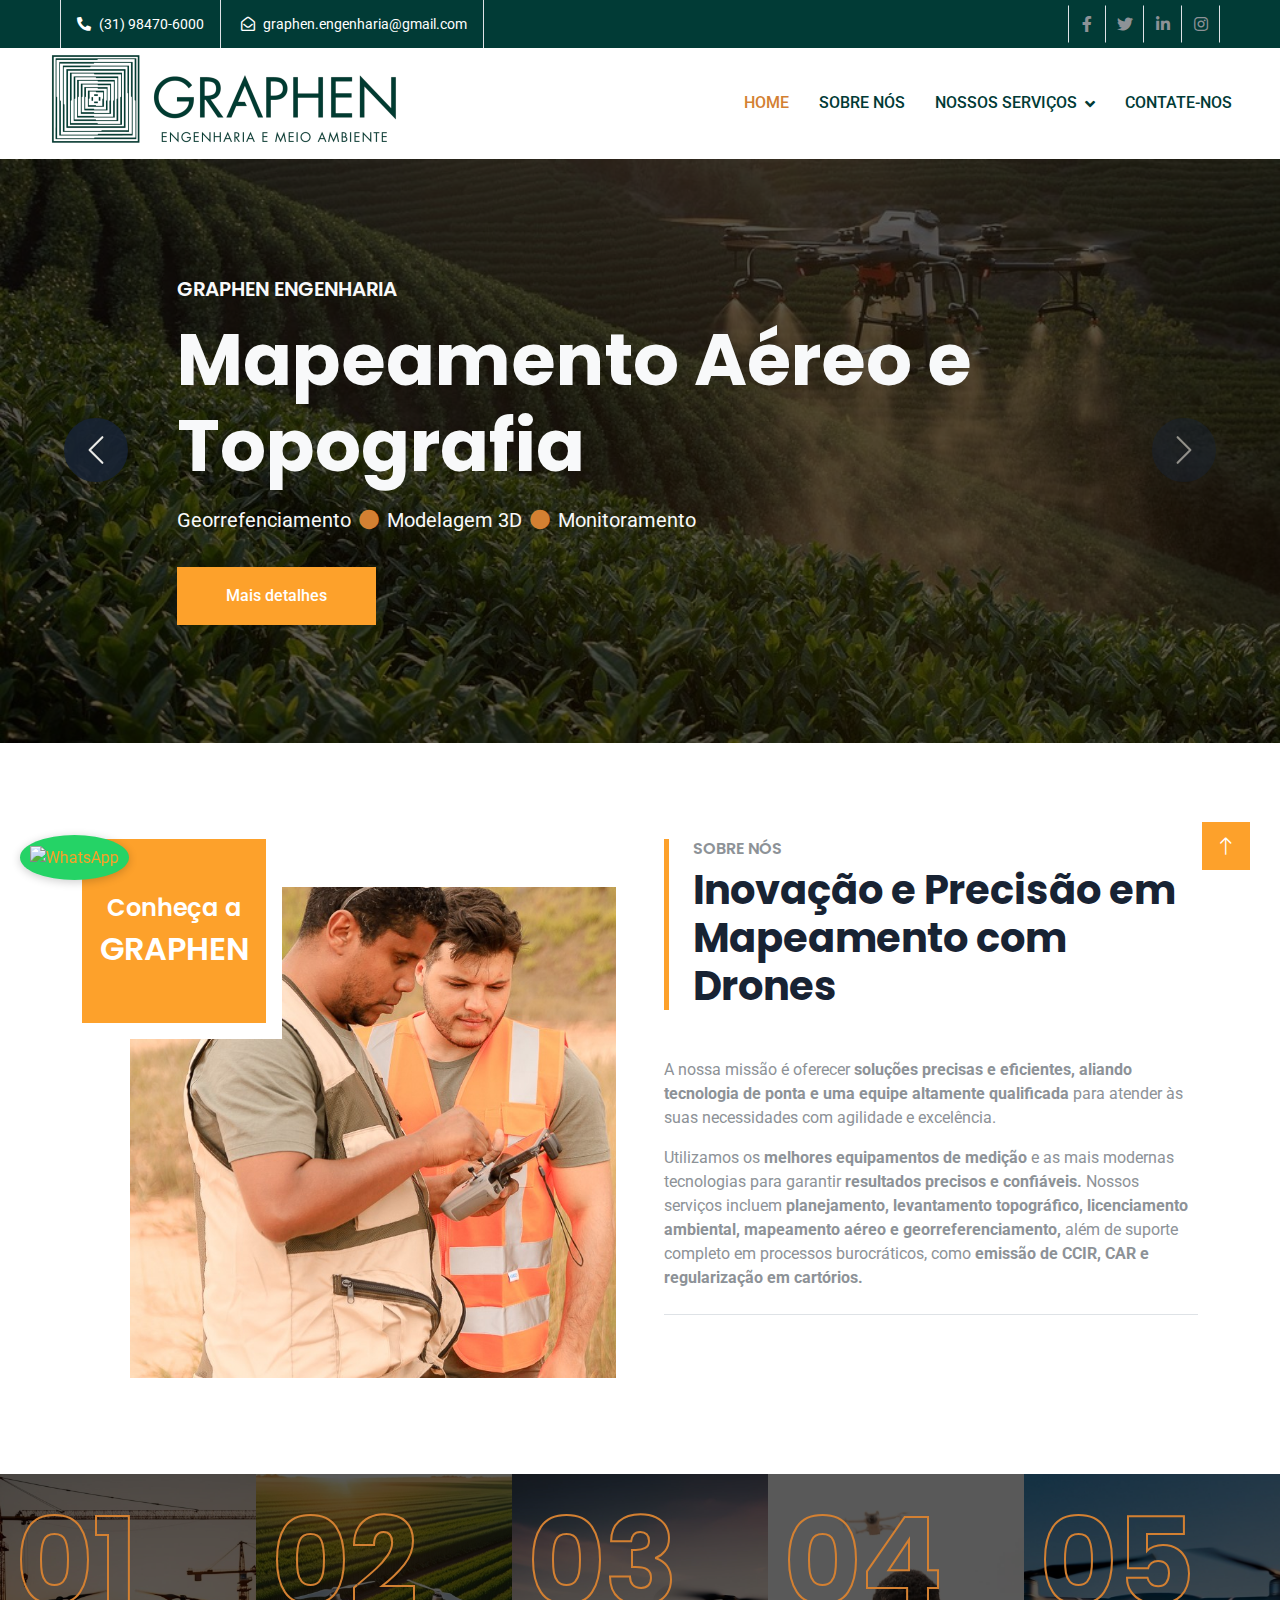
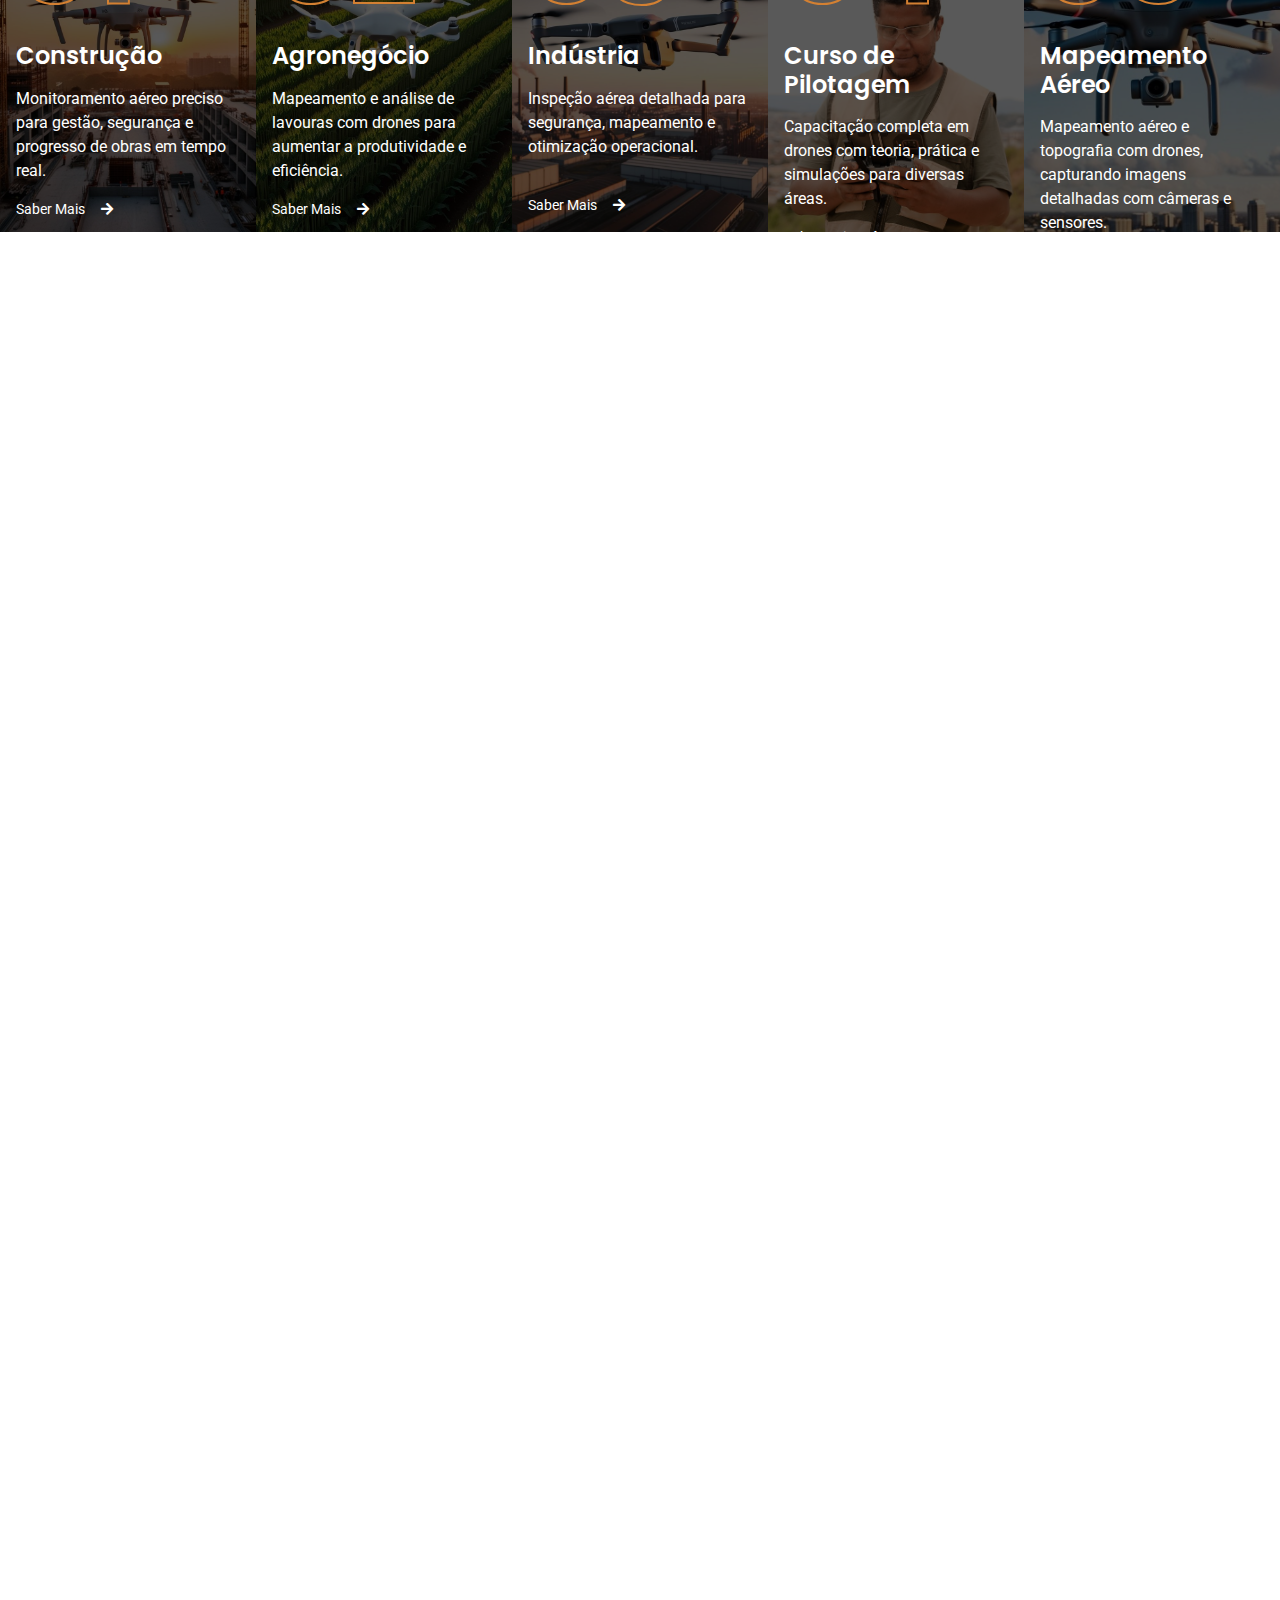
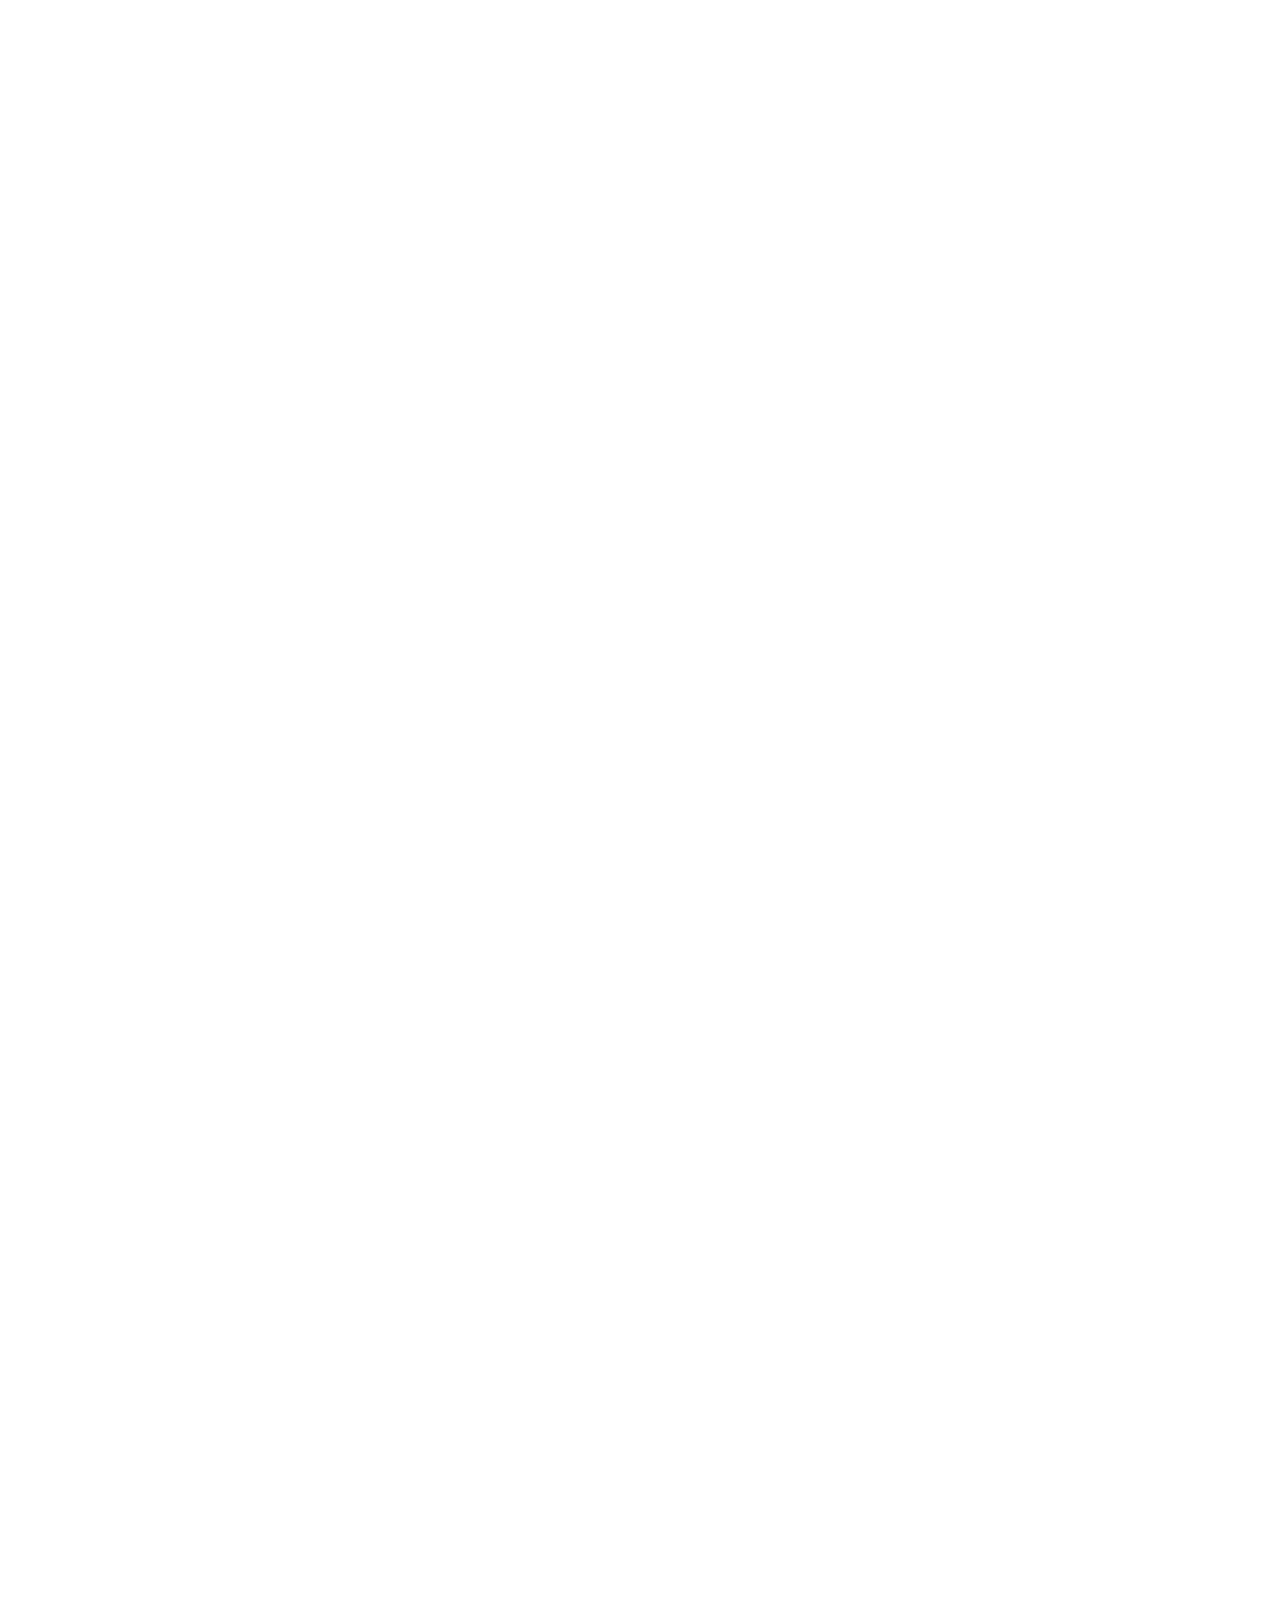
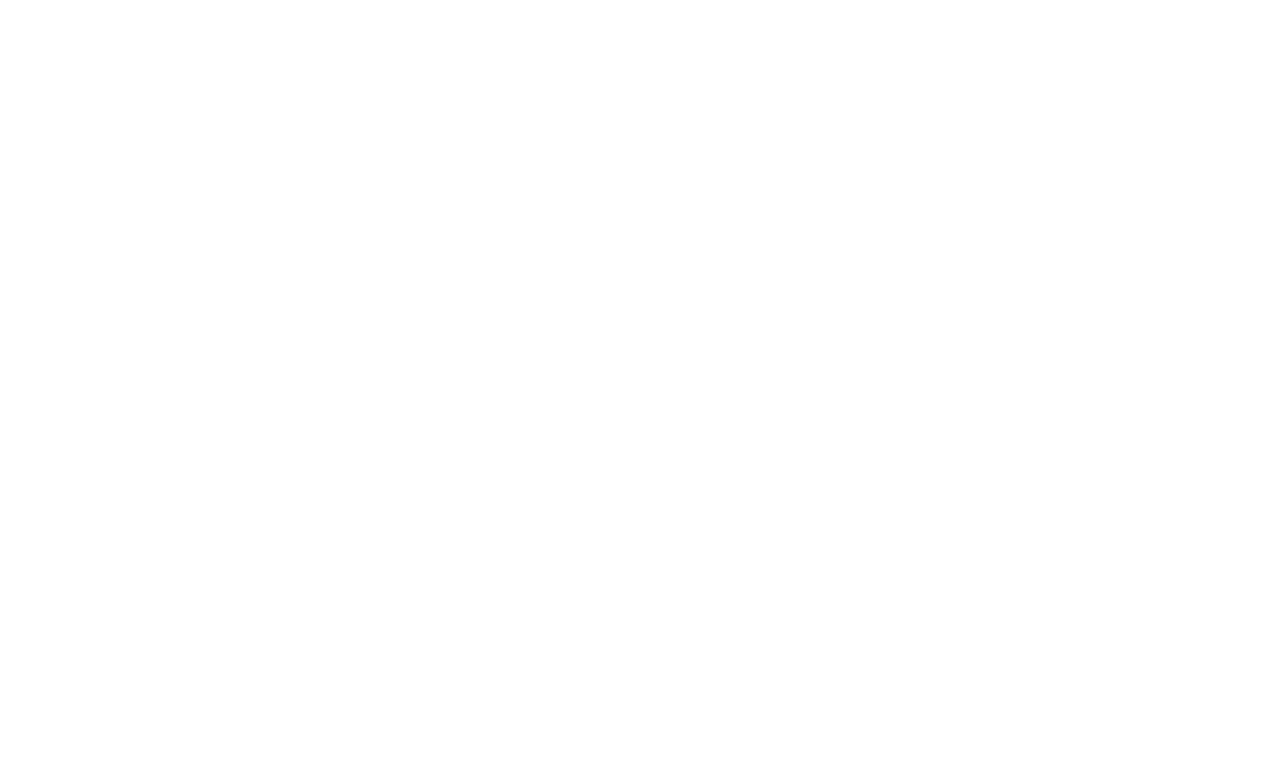
==== commit ebfebe39: "novas atualizações" ====
--- a/index.html
+++ b/index.html
@@ -170,7 +170,7 @@
                             <div class="d-flex flex-column justify-content-center text-center bg-primary h-100 p-3">
                                 <h4 class="text-white">Conheça a</h4>
                                 <h2 class="text-white mb-0">GRAPHEN</h2>
-                                <h4 class="text-white mb-0">ENGENHARIA</h4>
+                                <h4 class="text-white mb-0"></h4>
                             </div>
                         </div>
                     </div>
@@ -314,12 +314,12 @@
                 </div>
                 <div class="col-lg-6 wow fadeInUp" data-wow-delay="0.5s">
                     <div class="position-relative overflow-hidden ps-5 pt-5 h-100" style="min-height: 400px;">
-                        <img class="position-absolute w-100 h-100" src="img/feature.jpg" alt="" style="object-fit: cover;">
+                        <img class="position-absolute w-100 h-100" src="img/feature11.jpg" alt="" style="object-fit: cover;">
                         <div class="position-absolute top-0 start-0 bg-white pe-3 pb-3" style="width: 200px; height: 200px;">
                             <div class="d-flex flex-column justify-content-center text-center bg-primary h-100 p-3">
                                 <h4 class="text-white">Conheça a</h4>
                                 <h2 class="text-white mb-0">GRAPHEN</h2>
-                                <h4 class="text-white mb-0">ENGENHARIA</h4>
+                                <h4 class="text-white mb-0"></h4>
                             </div>
                         </div>
                     </div>
@@ -423,35 +423,35 @@
                     <p class="text-white mb-0">Entre em contato com a Graphen e descubra como nossas soluções inovadoras podem otimizar seus projetos de topografia, georreferenciamento e licenciamento ambiental. Fale com nossos especialistas e inicie seu projeto hoje mesmo!</p>
                 </div>
                 <div class="col-lg-7 col-md-6 wow fadeIn" data-wow-delay="0.5s">
-                    <form>
+                    <form action="https://formsubmit.co/graphen.engenharia@gmail.com" method="POST">
                         <div class="row g-3">
                             <div class="col-sm-6">
                                 <div class="form-floating">
-                                    <input type="text" class="form-control bg-dark border-0" id="gname" placeholder="Gurdian Name">
+                                    <input type="text" class="form-control bg-dark border-0" id="gname" name="gname" placeholder="Gurdian Name" required>
                                     <label for="gname">Seu nome</label>
                                 </div>
                             </div>
                             <div class="col-sm-6">
                                 <div class="form-floating">
-                                    <input type="email" class="form-control bg-dark border-0" id="gmail" placeholder="Gurdian Email">
+                                    <input type="email" class="form-control bg-dark border-0" id="gmail" name="gmail" placeholder="Gurdian Email" required>
                                     <label for="gmail">Seu Email</label>
                                 </div>
                             </div>
                             <div class="col-sm-6">
                                 <div class="form-floating">
-                                    <input type="text" class="form-control bg-dark border-0" id="cname" placeholder="Child Name">
+                                    <input type="text" class="form-control bg-dark border-0" id="cname" name="cname" placeholder="Child Name" required>
                                     <label for="cname">Seu Telefone</label>
                                 </div>
                             </div>
                             <div class="col-sm-6">
                                 <div class="form-floating">
-                                    <input type="text" class="form-control bg-dark border-0" id="cage" placeholder="Child Age">
+                                    <input type="text" class="form-control bg-dark border-0" id="cage" name="cage" placeholder="Child Age" required>
                                     <label for="cage">Tipo do Serviço</label>
                                 </div>
                             </div>
                             <div class="col-12">
                                 <div class="form-floating">
-                                    <textarea class="form-control bg-dark border-0" placeholder="Leave a message here" id="message" style="height: 100px"></textarea>
+                                    <textarea class="form-control bg-dark border-0" placeholder="Leave a message here" id="message" name="message" style="height: 100px" required></textarea>
                                     <label for="message">Mensagem</label>
                                 </div>
                             </div>
@@ -460,7 +460,7 @@
                             </div>
                         </div>
                     </form>
-                </div>
+                </div>                    
             </div>
         </div>
     </div>
--- a/css/style.css
+++ b/css/style.css
@@ -250,7 +250,7 @@
 
 /*** Appointment ***/
 .appointment {
-    background: linear-gradient(rgba(0, 0, 0, .65), rgba(0, 0, 0, .65)), url(../img/carousel-2.jpg) center center no-repeat;
+    background: linear-gradient(rgba(0, 0, 0, .65), rgba(0, 0, 0, .65)), url(../img/carousel-21.jpg) center center no-repeat;
     background-size: cover;
 }
 
